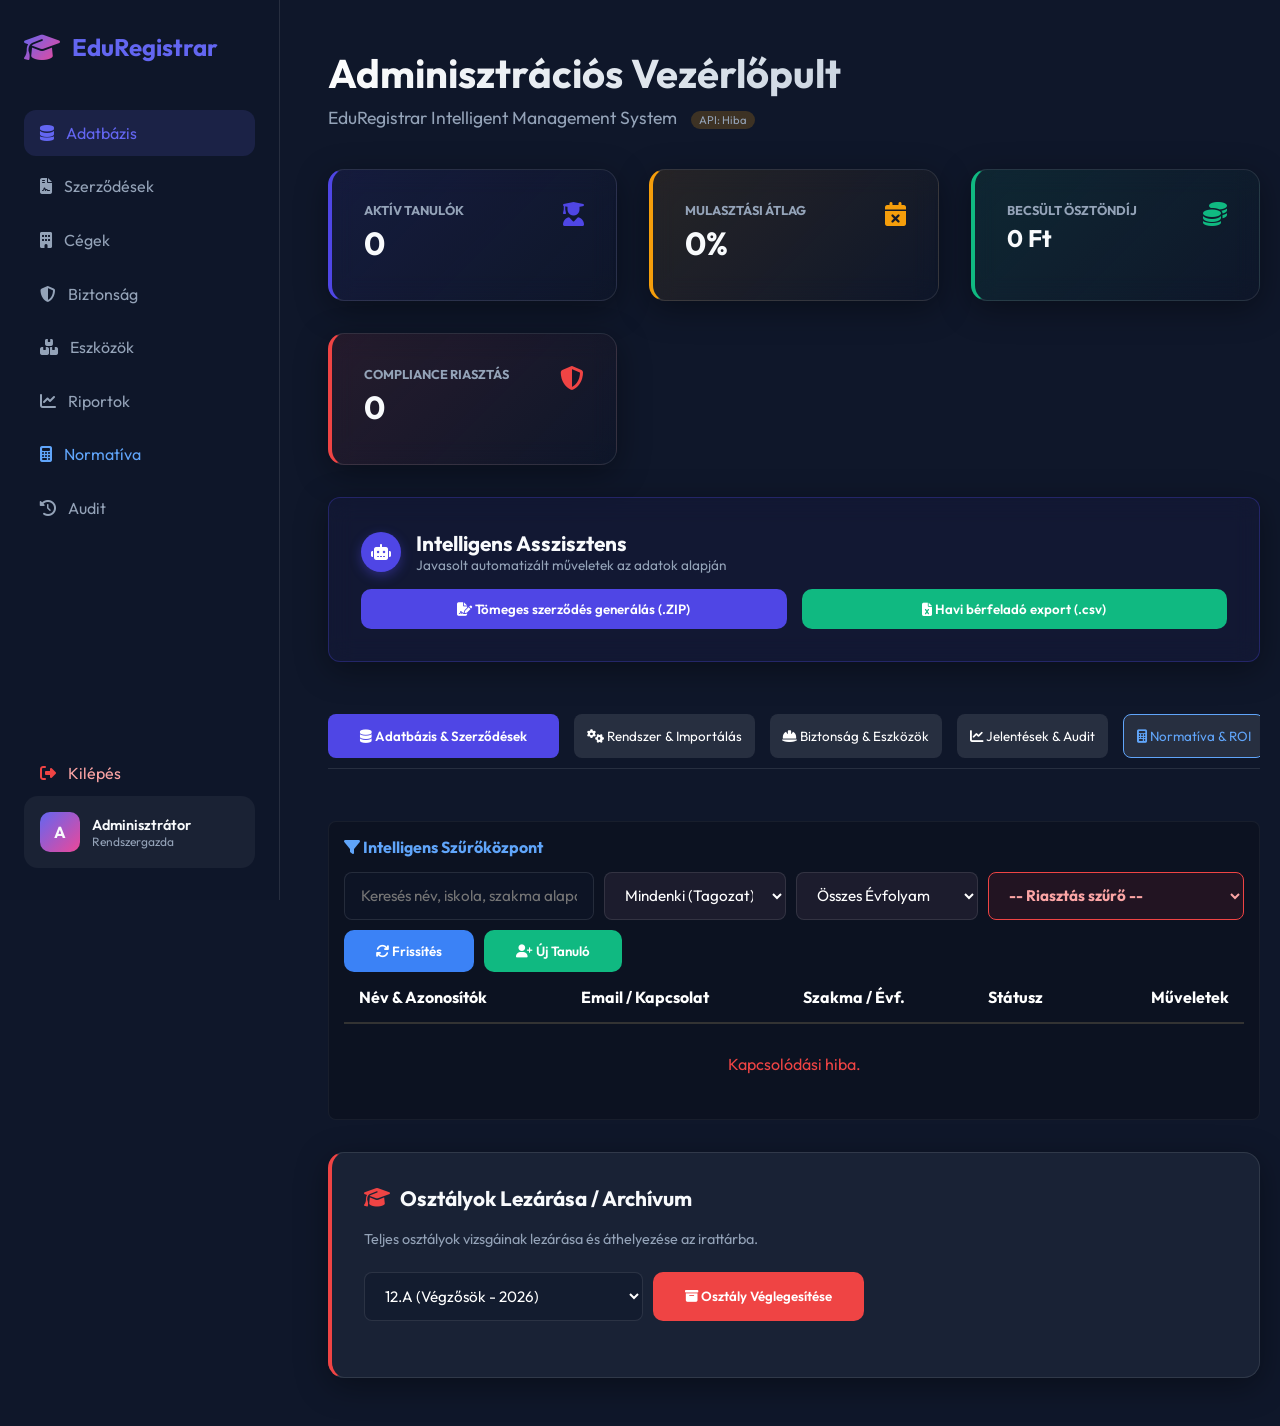
==== admin_dashboard.html @ 5b435e38 "iskolai_belepes" ====
<!DOCTYPE html>
<html lang="hu">
<head>
    <meta charset="UTF-8">
    <meta name="viewport" content="width=device-width, initial-scale=1.0">
    <title>Iskolai Nyilvántartó - Admin Dashboard</title>
    <link rel="stylesheet" href="styles.css">
    <link href="https://fonts.googleapis.com/css2?family=Outfit:wght@300;400;600;700&display=swap" rel="stylesheet">
    <link rel="stylesheet" href="https://cdnjs.cloudflare.com/ajax/libs/font-awesome/6.4.0/css/all.min.css">
</head>
<body>
    <div class="app-container">
        <!-- Sidebar -->
        <aside class="sidebar">
            <div class="logo">
                <i class="fas fa-graduation-cap"></i>
                <span>EduRegistrar</span>
            </div>
            <nav>
                <a href="#" onclick="document.querySelector('[data-target=\'admin-tab-db\']').click()" class="active"><i class="fas fa-database"></i> <span>Adatbázis</span></a>
                <a href="#" onclick="document.querySelector('[data-target=\'admin-tab-db\']').click()"><i class="fas fa-file-contract"></i> <span>Szerződések</span></a>
                <a href="#" onclick="document.querySelector('[data-target=\'admin-tab-mgmt\']').click()"><i class="fas fa-building"></i> <span>Cégek</span></a>
                <a href="#" onclick="document.querySelector('[data-target=\'admin-tab-safety\']').click()"><i class="fas fa-shield-alt"></i> <span>Biztonság</span></a>
                <a href="#" onclick="document.querySelector('[data-target=\'admin-tab-safety\']').click()"><i class="fas fa-boxes"></i> <span>Eszközök</span></a>
                <a href="#" onclick="document.querySelector('[data-target=\'admin-tab-reports\']').click()"><i class="fas fa-chart-line"></i> <span>Riportok</span></a>
                <a href="#" onclick="document.querySelector('[data-target=\'admin-tab-normativa\']').click()" style="color: #60a5fa;"><i class="fas fa-calculator"></i> <span>Normatíva</span></a>
                <a href="#" onclick="document.querySelector('[data-target=\'admin-tab-reports\']').click()"><i class="fas fa-history"></i> <span>Audit</span></a>
                <a href="index.html" onclick="localStorage.removeItem('token'); localStorage.removeItem('school_name');" style="margin-top: auto; color: #fca5a5;"><i class="fas fa-sign-out-alt" style="color: #ef4444;"></i> <span>Kilépés</span></a>
            </nav>
            <div class="user-profile">
                <div class="avatar">A</div>
                <div class="info">
                    <span class="name">Adminisztrátor</span>
                    <span class="role">Rendszergazda</span>
                </div>
            </div>
        </aside>

        <!-- Main Content -->
        <main class="main-content">
            <header>
                <div style="display: flex; justify-content: space-between; align-items: flex-start; width: 100%;">
                    <div>
                        <h1>Adminisztrációs Vezérlőpult</h1>
                        <p>EduRegistrar Intelligent Management System 
                           <span id="api-status-badge" style="font-size: 0.7rem; background: rgba(255,255,255,0.1); padding: 2px 8px; border-radius: 10px; margin-left:10px; cursor:pointer;" onclick="wakeUpServer()" title="Kattints az ébredéshez">API: Ellenőrzés...</span>
                        </p>
                    </div>
                </div>
            </header>

            <!-- INTELLIGENS ÖSSZEGZŐ KÁRTYÁK -->
            <div class="content-grid" style="grid-template-columns: repeat(auto-fit, minmax(240px, 1fr)); margin-bottom: 2rem;">
                <div class="card" style="border-left: 4px solid #4f46e5; background: linear-gradient(135deg, rgba(79, 70, 229, 0.1) 0%, rgba(0,0,0,0) 100%);">
                    <div style="display: flex; justify-content: space-between;">
                        <div>
                            <h4 style="color: #94a3b8; font-size: 0.8rem; text-transform: uppercase;">Aktív Tanulók</h4>
                            <h2 style="font-size: 2rem; margin: 5px 0;" id="stat-total-students">0</h2>
                        </div>
                        <i class="fas fa-user-graduate" style="color: #4f46e5; font-size: 1.5rem;"></i>
                    </div>
                </div>

                <div class="card" style="border-left: 4px solid #f59e0b; background: linear-gradient(135deg, rgba(245, 158, 11, 0.1) 0%, rgba(0,0,0,0) 100%);">
                    <div style="display: flex; justify-content: space-between;">
                        <div>
                            <h4 style="color: #94a3b8; font-size: 0.8rem; text-transform: uppercase;">Mulasztási Átlag</h4>
                            <h2 style="font-size: 2rem; margin: 5px 0;" id="stat-absent-avg">0%</h2>
                        </div>
                        <i class="fas fa-calendar-times" style="color: #f59e0b; font-size: 1.5rem;"></i>
                    </div>
                </div>

                <div class="card" style="border-left: 4px solid #10b981; background: linear-gradient(135deg, rgba(16, 185, 129, 0.1) 0%, rgba(0,0,0,0) 100%);">
                    <div style="display: flex; justify-content: space-between;">
                        <div>
                            <h4 style="color: #94a3b8; font-size: 0.8rem; text-transform: uppercase;">Becsült Ösztöndíj</h4>
                            <h2 style="font-size: 1.5rem; margin: 5px 0;" id="stat-total-stipend">0 Ft</h2>
                        </div>
                        <i class="fas fa-coins" style="color: #10b981; font-size: 1.5rem;"></i>
                    </div>
                </div>

                <div class="card" style="border-left: 4px solid #ef4444; background: linear-gradient(135deg, rgba(239, 68, 68, 0.1) 0%, rgba(0,0,0,0) 100%);">
                    <div style="display: flex; justify-content: space-between;">
                        <div>
                            <h4 style="color: #94a3b8; font-size: 0.8rem; text-transform: uppercase;">Compliance Riasztás</h4>
                            <h2 style="font-size: 2rem; margin: 5px 0;" id="stat-compliance-alerts">0</h2>
                        </div>
                        <i class="fas fa-shield-alt" style="color: #ef4444; font-size: 1.5rem;"></i>
                    </div>
                </div>
            </div>

            <!-- OKOS ASSZISZTENS PANEL -->
            <section style="margin-bottom: 2rem;">
                <div class="card" style="border: 1px solid rgba(79, 70, 229, 0.3); background: rgba(79, 70, 229, 0.05); border-radius: 12px; transition: transform 0.2s;">
                    <div style="display: flex; align-items: center; gap: 15px; margin-bottom: 15px;">
                        <div style="background: #4f46e5; width: 40px; height: 40px; border-radius: 50%; display: flex; align-items: center; justify-content: center; color: white; box-shadow: 0 4px 12px rgba(79, 70, 229, 0.4);">
                            <i class="fas fa-robot"></i>
                        </div>
                        <div>
                            <h3 style="margin: 0;">Intelligens Asszisztens</h3>
                            <p style="margin: 0; font-size: 0.85rem; color: #94a3b8;">Javasolt automatizált műveletek az adatok alapján</p>
                        </div>
                    </div>
                    <div style="display: flex; gap: 15px; flex-wrap: wrap;">
                        <button class="btn-primary" style="background: #4f46e5; flex: 1; min-width: 250px; padding: 12px;" onclick="massGenerateContracts()">
                            <i class="fas fa-file-signature"></i> Tömeges szerződés generálás (.ZIP)
                        </button>
                        <button class="btn-primary" style="background: #10b981; flex: 1; min-width: 250px; padding: 12px;" onclick="exportCSVData()">
                            <i class="fas fa-file-excel"></i> Havi bérfeladó export (.csv)
                        </button>
                    </div>
                </div>
            </section>

            <div class="content-grid" style="grid-template-columns: 1fr;">
                
                <!-- Tab Navigáció -->
                <div style="display: flex; gap: 15px; margin-bottom: 20px; border-bottom: 1px solid rgba(255,255,255,0.1); padding-bottom: 10px; margin-top: 20px; overflow-x: auto;">
                    <button class="btn-primary admin-tab-btn" data-target="admin-tab-db" style="background: #4f46e5; border-radius: 8px; white-space: nowrap;"><i class="fas fa-database"></i> Adatbázis & Szerződések</button>
                    <button class="btn-secondary admin-tab-btn" data-target="admin-tab-mgmt" style="border-radius: 8px; white-space: nowrap;"><i class="fas fa-cogs"></i> Rendszer & Importálás</button>
                    <button class="btn-secondary admin-tab-btn" data-target="admin-tab-safety" style="border-radius: 8px; white-space: nowrap;"><i class="fas fa-hard-hat"></i> Biztonság & Eszközök</button>
                    <button class="btn-secondary admin-tab-btn" data-target="admin-tab-reports" style="border-radius: 8px; white-space: nowrap;"><i class="fas fa-chart-line"></i> Jelentések & Audit</button>
                    <button class="btn-secondary admin-tab-btn" data-target="admin-tab-normativa" style="border-radius: 8px; white-space: nowrap; border: 1px solid #60a5fa; color: #60a5fa;"><i class="fas fa-calculator"></i> Normatíva & ROI</button>
                </div>

                <!-- TAB 1: Adatbázis & Szerződések -->
                <div id="admin-tab-db" class="admin-tab-content">
                    <section class="data-section">
                        <div style="background: rgba(0, 0, 0, 0.2); padding: 15px; border-radius: 8px; margin-bottom: 20px; border: 1px solid rgba(255,255,255,0.05);">
                            <h4 style="margin-top: 0; margin-bottom: 15px; color: #60a5fa;"><i class="fas fa-filter"></i> Intelligens Szűrőközpont</h4>
                            
                            <div style="display: flex; flex-wrap: wrap; gap: 10px;">
                                <!-- 1. Alap Keresés -->
                                <input type="text" id="filter-search" placeholder="Keresés név, iskola, szakma alapán..." class="login-input" style="flex: 1; min-width: 250px; border-radius: 8px;" oninput="filterStudents()">
                                
                                <!-- 2. Tagozat -->
                                <select id="filter-tagozat" class="login-input" style="border-radius: 8px; background: rgba(30,30,47,0.9); flex: 1; min-width: 150px;" onchange="filterStudents()">
                                    <option value="">Mindenki (Tagozat)</option>
                                    <option value="nappali">Nappali</option>
                                    <option value="felnott">Felnőttképzés</option>
                                </select>
                                
                                <!-- 3. Évfolyam -->
                                <select id="filter-evfolyam" class="login-input" style="border-radius: 8px; background: rgba(30,30,47,0.9); flex: 1; min-width: 150px;" onchange="filterStudents()">
                                    <option value="">Összes Évfolyam</option>
                                    <option value="9">9. évfolyam</option>
                                    <option value="10">10. évfolyam</option>
                                    <option value="11">11. évfolyam</option>
                                    <option value="12">12. évfolyam</option>
                                    <option value="13">13. évfolyam</option>
                                </select>

                                <!-- 4. Riasztások -->
                                <select id="filter-warning" class="login-input" style="border-radius: 8px; background: rgba(220, 38, 38, 0.1); border-color: #ef4444; color: #fca5a5; flex: 1.5; min-width: 200px; font-weight: bold;" onchange="filterStudents()">
                                    <option value="">-- Riasztás szűrő --</option>
                                    <option value="no_szakma">Hiányzó szakma</option>
                                    <option value="no_email">Hiányzó email</option>
                                    <option value="no_om">Hiányzó OM azonosító</option>
                                </select>
                                
                                <button class="btn-primary" style="background: #3b82f6;" onclick="fetchAndDisplayStudents()"><i class="fas fa-sync"></i> Frissítés</button>
                                <button class="btn-primary" style="background: #10b981;" onclick="openNewStudentModal()"><i class="fas fa-user-plus"></i> Új Tanuló</button>
                            </div>

                            <div style="overflow-x: auto;">
                                <table style="width: 100%; text-align: left; border-collapse: collapse; color: white; min-width: 900px;">
                                    <thead>
                                        <tr style="border-bottom: 2px solid #333;">
                                            <th style="padding: 15px;">Név & Azonosítók</th>
                                            <th style="padding: 15px;">Email / Kapcsolat</th>
                                            <th style="padding: 15px;">Szakma / Évf.</th>
                                            <th style="padding: 15px;">Státusz</th>
                                            <th style="padding: 15px; text-align: right;">Műveletek</th>
                                        </tr>
                                    </thead>
                                    <tbody id="studentTableBody">
                                        <!-- IDE TÖLTI BE A JAVASCRIPT A VALÓS DIÁKOKAT -->
                                        <tr>
                                            <td colspan="5" style="text-align: center; padding: 30px; color: gray;">
                                                <i class="fas fa-spinner fa-spin" style="margin-right: 10px;"></i> Adatok betöltése a szerverről...
                                            </td>
                                        </tr>
                                    </tbody>
                                </table>
                            </div>
                        </div>

                        <div class="card" style="margin-top: 2rem; border-left: 4px solid #ef4444;">
                            <h3><i class="fas fa-graduation-cap" style="color: #ef4444;"></i> Osztályok Lezárása / Archívum</h3>
                            <p>Teljes osztályok vizsgáinak lezárása és áthelyezése az irattárba.</p>
                            <div class="form-group" style="margin-top: 15px;">
                                <div style="display: flex; gap: 10px; max-width: 500px;">
                                    <select class="login-input" style="flex: 1; border-radius: 8px;">
                                        <option>12.A (Végzősök - 2026)</option>
                                        <option>11.B (Keresztféléves)</option>
                                    </select>
                                    <button class="btn-primary" style="background: #ef4444;" onclick="archiveClass()"><i class="fas fa-archive"></i> Osztály Véglegesítése</button>
                                </div>
                            </div>
                        </div>
                    </section>
                </div>

                <!-- TAB 2: Rendszer & Importálás -->
                <div id="admin-tab-mgmt" class="admin-tab-content" style="display: none;">
                    <div class="grid-row-2" style="display: grid; grid-template-columns: 1fr 1fr; gap: 2rem;">
                        <section class="form-section">
                            <div class="card">
                                <h3><i class="fas fa-file-excel" style="color: #10b981;"></i> Adatok Importálása (Kréta / Excel)</h3>
                                <p style="margin-bottom: 20px;">Intelligens import adatbázis frissítéshez oszlopsorrendtől függetlenül.</p>
                                
                                <div style="display: flex; align-items: center; gap: 10px; margin-bottom: 20px; background: rgba(0,0,0,0.2); padding: 10px; border-radius: 8px;">
                                    <label style="margin-bottom: 0; white-space: nowrap;">Célcsoport:</label>
                                    <select id="import-tagozat-select" class="login-input" style="padding: 5px; border-radius: 5px;">
                                        <option value="nappali">Nappali tagozat</option>
                                        <option value="felnott">Felnőttképzés</option>
                                    </select>
                                </div>
                                <div class="import-zones" style="display:flex; gap:10px; margin-bottom: 20px;">
                                    <div class="drop-zone" id="studentExcelZone" style="flex:1; padding: 15px; cursor: pointer;">
                                        <i class="fas fa-user-graduate"></i>
                                        <span>Tanulók CSV/XLSX</span>
                                    </div>
                                    <input type="file" id="studentExcelInput" style="display: none;" accept=".xlsx, .xls, .csv">
                                    
                                    <div class="drop-zone" id="instructorExcelZone" style="flex:1; padding: 15px; cursor: pointer;">
                                        <i class="fas fa-chalkboard-teacher"></i>
                                        <span>Oktatók CSV/XLSX</span>
                                    </div>
                                    <input type="file" id="instructorExcelInput" style="display: none;" accept=".xlsx, .xls, .csv">
                                </div>

                                <!-- Szakma Javítás -->
                                <div style="background: rgba(245,158,11,0.1); border: 1px solid rgba(245,158,11,0.3); border-radius: 8px; padding: 15px; margin-bottom: 20px;">
                                    <h4 style="margin:0 0 8px; color:#fbbf24;"><i class="fas fa-wrench"></i> Szakma Javítás</h4>
                                    <p style="font-size:0.85rem; color: rgba(255,255,255,0.6); margin-bottom:12px;">Ha a diákok már bent vannak de a szakma hiányzik, töltsd fel az eredeti CSV-t itt.</p>
                                    <div class="drop-zone" id="patchSzakmaZone" style="padding: 12px; cursor: pointer;">
                                        <i class="fas fa-band-aid" style="color:#fbbf24;"></i>
                                        <span>Szakma javítás (CSV/XLSX)</span>
                                    </div>
                                    <input type="file" id="patchSzakmaInput" style="display: none;" accept=".xlsx, .xls, .csv">
                                </div>

                                </div>
                                
                                <hr style="border-color: rgba(255,255,255,0.1); margin-bottom: 20px;">
                                
                                <div style="background: rgba(239, 68, 68, 0.1); border: 1px solid rgba(239, 68, 68, 0.3); border-radius: 8px; padding: 15px; margin-bottom: 20px;">
                                    <h4 style="margin:0 0 8px; color:#ef4444;"><i class="fas fa-trash-alt"></i> Adattisztítás</h4>
                                    <p style="font-size:0.85rem; color: rgba(255,255,255,0.6); margin-bottom:12px;">Tanuló/AI által létrehozott kamú (teszt) adatok végleges törlése az adatbázisból.</p>
                                    <button class="btn-secondary" style="background: #ef4444; color: white; border: none; width: 100%;" onclick="cleanupDummyData()"><i class="fas fa-biohazard"></i> Kamú adatok törlése</button>
                                </div>
    
                                <h3><i class="fas fa-file-word" style="color: #3b82f6;"></i> Szerződésminták (Sablon) Feltöltése</h3>
                                <p style="margin-bottom: 20px;">Tölts fel alapértelmezett Word sablonokat a generátorhoz.</p>
                                
                                <div class="import-zones" style="display:flex; gap:10px;">
                                    <div class="drop-zone" id="templateZone" style="flex:1; padding: 15px; cursor: pointer;">
                                        <i class="fas fa-upload"></i>
                                        <span>Sablon (.docx)</span>
                                    </div>
                                    <input type="file" id="templateInput" style="display: none;" accept=".docx">
                                    <select id="templateTypeSelect" class="login-input" style="flex:1; padding: 10px; border-radius: 8px;">
                                        <option value="dualis_nappali">Duális szerződés (nappali)</option>
                                        <option value="dualis_felnott">Duális szerződés (felnőtt)</option>
                                        <option value="oktatoi_megbizasi">Oktatói megbízási</option>
                                    </select>
                                </div>
                            </div>
                        </section>
    
                        <section class="form-section" style="display: flex; flex-direction: column; gap: 2rem;">
                            <!-- ÚJ: Parnercég Felvitele -->
                            <div class="card" style="border-left: 4px solid #f59e0b;">
                                <h3><i class="fas fa-industry" style="color: #f59e0b;"></i> Új Partnercég (Képzőhely) Rögzítése</h3>
                                <p style="margin-bottom: 20px;">Duális partnercégek adatbázisának építése.</p>
                                <div class="form-group">
                                    <label>Cégjegyzéknév</label>
                                    <input type="text" id="partner-nev" class="login-input" placeholder="pl: Vasvári Gépészeti Kft." style="border-radius: 8px;">
                                </div>
                                <div class="form-row">
                                    <div class="form-group" style="flex:1;">
                                        <label>Adószám</label>
                                        <input type="text" id="partner-adoszam" class="login-input" placeholder="12345678-2-12" style="border-radius: 8px;">
                                    </div>
                                    <div class="form-group" style="flex:1;">
                                        <label>Székhely</label>
                                        <input type="text" id="partner-szekhely" class="login-input" placeholder="4440 Tiszavasvári..." style="border-radius: 8px;">
                                    </div>
                                </div>
                                <button type="button" class="btn-primary" style="width: 100%; background: #f59e0b;" onclick="registerPartner()"><i class="fas fa-save"></i> Partnercég Rögzítése</button>
                            </div>

                            <!-- Paraméterek -->
                            <div class="card">
                                <h3><i class="fas fa-sliders-h"></i> Képzési Paraméterek (Osztály szintű)</h3>
                                <div class="form-row" style="margin-top: 15px;">
                                    <div class="form-group" style="flex:1;">
                                        <label>Osztály</label>
                                        <select id="param-class-select" class="login-input"><option>Betöltés...</option></select>
                                    </div>
                                    <div class="form-group" style="flex:1;">
                                        <label>Max. hiányzás (%)</label>
                                        <input type="number" id="param-max-absence" class="login-input" value="20" title="Kritikus hiányzási riasztási határ">
                                    </div>
                                    <div class="form-group" style="flex:1;">
                                        <label>Éves Elvárt Óra</label>
                                        <input type="number" id="param-expected-hours" class="login-input" value="400" title="Félévi vagy éves elvárt gyakorlati kinttöltött óra">
                                    </div>
                                </div>
                                <button class="btn-primary" style="width:100%; margin-top:10px;" onclick="saveClassParameters()">Paraméterek Mentése</button>
                            </div>

                            <!-- Oktatói Fiókok -->
                            <div class="card" style="border-left: 4px solid #3b82f6;">
                                <h3><i class="fas fa-user-plus" style="color: #3b82f6;"></i> Oktatói Hozzáférés Kiosztása</h3>
                                <div class="form-group" style="margin-top: 15px;">
                                    <label>Oktató kiválasztása listából</label>
                                    <select id="user-instructor-select" class="login-input" style="width: 100%; border-radius: 8px;">
                                        <option value="">-- Válassz oktatót --</option>
                                    </select>
                                </div>
                                <div class="form-row">
                                    <div class="form-group" style="flex:1;">
                                        <label>Felhasználónév</label>
                                        <input type="text" id="user-username" placeholder="felhasznalonev" class="login-input">
                                    </div>
                                    <div class="form-group" style="flex:1;">
                                        <label>Jelszó</label>
                                        <input type="text" id="user-password" value="Oktato2024!" class="login-input">
                                    </div>
                                </div>
                                <button type="button" class="btn-primary" style="width: 100%; background: #3b82f6;" onclick="assignInstructorAccount()"><i class="fas fa-key"></i> Fiók Kiosztása</button>
                            </div>
                        </section>
                    </div>
                </div>

                <!-- TAB 3: Biztonság & Eszközök -->
                <div id="admin-tab-safety" class="admin-tab-content" style="display: none;">
                    <div class="grid-row-2" style="display: grid; grid-template-columns: 1fr 1fr; gap: 2rem;">
                        <section class="form-section">
                            <div class="card" style="border-left: 4px solid #f59e0b;">
                                <h3><i class="fas fa-hard-hat" style="color: #f59e0b;"></i> Biztonsági és Munkavédelmi Oktatás</h3>
                                <p style="margin-bottom: 20px;">Vizsgák és törvényi megfelelőség nyilvántartása határidőkkel.</p>
                                
                                <div class="form-row">
                                    <div class="form-group" style="flex: 2;">
                                        <label>Célcsoport (Osztály / Személy)</label>
                                        <select id="safety-target-select" class="login-input" style="border-radius: 8px;">
                                            <option value="">-- Válassz célpontot --</option>
                                            <optgroup label="Osztályok" id="safety-opt-classes"></optgroup>
                                            <optgroup label="Tanulók" id="safety-opt-students"></optgroup>
                                        </select>
                                    </div>
                                    <div class="form-group" style="flex: 1;">
                                        <label>Lejárat (1 év)</label>
                                        <input type="date" id="safety-expiry" class="login-input" style="border-radius: 8px;">
                                    </div>
                                </div>
                                <button class="btn-primary" style="width: 100%; background: #f59e0b; margin-top: 5px;" onclick="recordSafetyTraining()"><i class="fas fa-stamp"></i> Oktatás Megtörténtként Rögzítése</button>
                                
                                <h4 style="margin-top: 30px; border-bottom: 1px solid rgba(255,255,255,0.1); padding-bottom: 10px;">Lejáró oktatások (Figyelmeztetés)</h4>
                                <div id="safety-warnings-container">
                                    <p style="text-align: center; color: gray; padding: 10px;">Nincs rögzített oktatás vagy minden rendben.</p>
                                </div>
                                    <div style="padding: 10px; display: flex; justify-content: space-between; border-left: 3px solid #f59e0b;">
                                    <span><strong>Teljes 10.C osztály</strong></span>
                                    <span style="color: #fcd34d;">Lejár: 14 nap múlva</span>
                                </div>
                            </div>
                        </section>

                        <section class="form-section">
                            <div class="card" style="border-left: 4px solid #8b5cf6;">
                                <h3><i class="fas fa-boxes" style="color: #8b5cf6;"></i> Munkaeszközök és Védőfelszerelés</h3>
                                <p style="margin-bottom: 20px;">Kiadott eszközök és visszavételezés nyilvántartása.</p>
                                <div class="form-row">
                                    <div class="form-group" style="flex: 1;">
                                        <label>Tanuló</label>
                                        <select id="equip-student-select" class="login-input" style="border-radius: 8px;">
                                            <option value="">Válassz tanulót...</option>
                                        </select>
                                    </div>
                                    <div class="form-group" style="flex: 1;">
                                        <label>Kiadott eszköz / ruha</label>
                                        <input type="text" id="equip-name" class="login-input" placeholder="pl: 42-es bakancs" style="border-radius: 8px;">
                                    </div>
                                </div>
                                <button class="btn-primary" style="width: 100%; background: #8b5cf6;" onclick="assignEquipment()"><i class="fas fa-hand-holding-box"></i> Eszköz Átadása</button>
 
                                <div style="margin-top: 25px;">
                                    <h4 style="margin-bottom: 10px; color: gray;">Kintlévő Eszközök</h4>
                                    <table style="width: 100%; text-align: left; background: rgba(0,0,0,0.2); border-radius: 8px; overflow: hidden;">
                                        <tbody id="equipment-table-body">
                                            <tr><td colspan="3" style="text-align: center; padding: 10px; color: gray;">Nincs kiadott eszköz.</td></tr>
                                        </tbody>
                                    </table>
                                </div>
                            </div>
                        </section>
                    </div>
                </div>

                <!-- TAB 4: Jelentések & Audit -->
                <div id="admin-tab-reports" class="admin-tab-content" style="display: none;">
                    <div class="grid-row-2" style="display: grid; grid-template-columns: 1fr 1fr; gap: 2rem;">
                        <section class="form-section">
                            <div class="card" style="border-left: 4px solid #10b981;">
                                <h3><i class="fas fa-file-invoice-dollar" style="color: #10b981;"></i> Jelenléti Bérfeladó Előkészítése</h3>
                                <p style="margin-bottom: 20px;">Havi jelenléti igazolások és (pre-kalkulált) bérfeladók generálása a partnercégek könyvelőinek (Duális ösztöndíjak).</p>
                                
                                <div class="form-row">
                                    <div class="form-group" style="flex: 1;">
                                        <label>Érintett Cég / Képzőhely</label>
                                        <select class="login-input" style="border-radius: 8px;">
                                            <option>Összes Partnercég (Tömeges)</option>
                                            <option>Vasvári Gépészeti Kft.</option>
                                            <option>Kovács Szerviz Bt.</option>
                                        </select>
                                    </div>
                                    <div class="form-group" style="flex: 1;">
                                        <label>Tárgyhó</label>
                                        <input type="month" class="login-input" value="2026-03" style="border-radius: 8px;">
                                    </div>
                                </div>
                                <div style="display: flex; gap: 10px; margin-top: 15px;">
                                    <button class="btn-primary" style="flex: 1; background: #10b981;" onclick="alert('Bérfeladó Excel (Kulcs-Soft barát formátumban) letöltése folyamatban...')"><i class="fas fa-file-excel"></i> Könyvelői Export (.xlsx)</button>
                                    <button class="btn-primary" style="flex: 1; background: #ef4444;" onclick="alert('Hivatalos, pecsételhető Jelenléti Igazolás PDF letöltése folyamatban...')"><i class="fas fa-file-pdf"></i> Jelenléti Igazolás (.pdf)</button>
                                </div>
                                
                                <div style="margin-top: 30px; background: rgba(16, 185, 129, 0.1); border-left: 3px solid #10b981; padding: 15px; border-radius: 8px;">
                                    <strong style="color: #10b981;"><i class="fas fa-info-circle"></i> Az exportált lista tartalmazza:</strong>
                                    <ul style="margin: 10px 0 0 20px; font-size: 0.9rem; line-height: 1.5; color: rgba(255,255,255,0.8);">
                                        <li>Cégnél letöltött (igazolt) gyakorlati órák.</li>
                                        <li>Iskolában letöltött (igazolt) elméleti órák.</li>
                                        <li><strong>Igazolatlan hiányzások részletezve</strong> (Törvényi levonáshoz).</li>
                                        <li>Automatikus tájékoztató kalkuláció az arányosított duális jutattásról, hogy a munkaügyes élete könnyebb legyen!</li>
                                    </ul>
                                </div>
                            </div>
                        </section>

                        <section class="form-section">
                            <div class="card" style="border-left: 4px solid #64748b;">
                                <h3><i class="fas fa-list-alt" style="color: #64748b;"></i> Rendszernapló (Audit Log)</h3>
                                <p style="margin-bottom: 20px;">Intézményi szintű tevékenységek követése (GDPR megfelelőség).</p>
                                
                                <div id="audit-log-container" style="background: rgba(0,0,0,0.3); border-radius: 8px; padding: 10px; max-height: 250px; overflow-y: auto;">
                                    <p style="text-align: center; color: gray; padding: 20px;">Napló betöltése...</p>
                                </div>
                            </div>
                        </section>
                    </div>
                </div>

                <!-- TAB 5: Normatíva & ROI (Adat-Iker) -->
                <div id="admin-tab-normativa" class="admin-tab-content" style="display: none;">
                    <div style="display: flex; justify-content: space-between; align-items: center; margin-bottom: 20px; background: rgba(96, 165, 250, 0.05); padding: 15px; border-radius: 12px; border: 1px solid rgba(96, 165, 250, 0.1);">
                        <h2 style="margin:0;"><i class="fas fa-calculator" style="color: #60a5fa;"></i> Normatíva & ROI Kalkulátor</h2>
                        <button class="btn-primary" style="background: rgba(245, 158, 11, 0.2); border: 1px solid #f59e0b; color: #f59e0b; padding: 8px 15px;" onclick="generateTestData()">
                            <i class="fas fa-vial"></i> [IDEIGLENES] Tesztadatok Generálása
                        </button>
                    </div>
                    
                    <!-- 1. Pillér: Adat-Iker Vezérlőpult -->
                    <div class="content-grid" style="grid-template-columns: repeat(auto-fit, minmax(300px, 1fr)); gap: 1.5rem; margin-bottom: 2rem;">
                        
                        <!-- ROI Összegző -->
                        <div class="card" style="border-top: 4px solid #60a5fa; background: rgba(96, 165, 250, 0.05);">
                            <div style="display:flex; justify-content: space-between; align-items: center; margin-bottom: 15px;">
                                <h3 style="margin:0;"><i class="fas fa-chart-pie"></i> ROI Prognózis</h3>
                                <span style="font-size: 0.8rem; background: #1e293b; padding: 4px 8px; border-radius: 4px;">2025/2026 Tanév</span>
                            </div>
                            <div style="display: grid; grid-template-columns: 1fr 1fr; gap: 10px;">
                                <div>
                                    <p style="color: #94a3b8; font-size: 0.8rem; margin-bottom: 4px;">Várható Normatíva</p>
                                    <h2 id="normativa-total-income" style="color: #10b981; font-size: 1.4rem;">0 Ft</h2>
                                </div>
                                <div>
                                    <p style="color: #94a3b8; font-size: 0.8rem; margin-bottom: 4px;">Kifizetendő Ösztöndíjak</p>
                                    <h2 id="normativa-scholarship-cost" style="color: #fbbf24; font-size: 1.4rem;">0 Ft</h2>
                                </div>
                            </div>
                            <div style="margin-top: 10px;">
                                <p style="color: #94a3b8; font-size: 0.8rem; margin-bottom: 4px;">Egyéb Működési Költség</p>
                                <h2 id="normativa-total-cost" style="color: #ef4444; font-size: 1.4rem;">0 Ft</h2>
                            </div>
                            <div style="margin-top: 15px; padding-top: 15px; border-top: 1px solid rgba(255,255,255,0.1);">
                                <div style="display:flex; justify-content: space-between; align-items: center;">
                                    <span>Nettó Egyenleg:</span>
                                    <strong id="normativa-net-result" style="font-size: 1.2rem;">0 Ft</strong>
                                </div>
                            </div>
                            <div id="normativa-roi-interpret" style="margin-top: 10px; font-size: 0.8rem; color: #94a3b8; font-style: italic; padding-top: 5px; border-top: 1px dashed rgba(255,255,255,0.05);"></div>
                        </div>

                        <!-- 3. Pillér: What-If Szimulátor -->
                        <div class="card" style="border-top: 4px solid #8b5cf6;">
                            <h3><i class="fas fa-magic"></i> Stratégiai Szimulátor</h3>
                            <p style="font-size: 0.85rem; color: #94a3b8; margin-bottom: 15px;">Hogyan változik a bevétel új csoportok indításával?</p>
                            <div class="form-group">
                                <label style="font-size: 0.8rem;">Válassz szakmát:</label>
                                <select id="what-if-szakma" class="login-input" style="padding: 6px;"></select>
                            </div>
                            <div style="display: flex; gap: 10px; align-items: center;">
                                <input type="number" id="what-if-count" class="login-input" value="10" style="width: 80px; padding: 6px;">
                                <span style="font-size: 0.9rem;">fő diák</span>
                                <button class="btn-primary" style="background: #8b5cf6; padding: 6px 12px;" onclick="runWhatIf()"><i class="fas fa-play"></i> Futtatás</button>
                            </div>
                            <div id="what-if-result" style="margin-top: 10px; font-size: 0.9rem; color: #60a5fa; font-weight: bold;"></div>
                        </div>

                        <!-- 0. LÉPÉS: Konfiguráció -->
                        <div class="card" style="border-top: 4px solid #10b981;">
                            <h3><i class="fas fa-cog"></i> Alapbeállítások</h3>
                            <div class="form-group" style="margin-bottom: 10px;">
                                <label style="font-size: 0.8rem;">Önköltségi alap (Ö):</label>
                                <input type="number" id="config-base-amount" class="login-input" value="1200000" style="padding: 4px;">
                            </div>
                            <div class="form-group" style="margin-bottom: 10px;">
                                <label style="font-size: 0.8rem;">Sikerdíj (%):</label>
                                <input type="number" id="config-bonus-pct" class="login-input" value="20" style="padding: 4px;">
                            </div>
                            <button class="btn-primary" style="width: 100%; background: #10b981; font-size: 0.8rem;" onclick="saveNormativaConfig()">Beállítások Mentése</button>
                        </div>
                    </div>

                    <!-- ÚJ: Osztályokra lebontott ROI -->
                    <div class="card" style="margin-bottom: 2rem; border-left: 4px solid #60a5fa;">
                        <h3><i class="fas fa-layer-group"></i> Osztályokra Lebontott Kimutatás</h3>
                        <p style="font-size: 0.85rem; color: #94a3b8; margin-bottom: 15px;">Az összesített adatok bontása képzési egységenként.</p>
                        <div style="overflow-x: auto;">
                            <table style="width: 100%; border-collapse: collapse; font-size: 0.9rem;">
                                <thead>
                                    <tr style="border-bottom: 1px solid #334155; color: #94a3b8;">
                                        <th style="padding: 10px; text-align: left;">Osztály</th>
                                        <th style="padding: 10px; text-align: center;">Létszám</th>
                                        <th style="padding: 10px; text-align: right;">Bevétel (Norm.)</th>
                                        <th style="padding: 10px; text-align: right;">Kiadás (Összes)</th>
                                        <th style="padding: 10px; text-align: right;">Eredmény</th>
                                        <th style="padding: 10px; text-align: center;">ROI</th>
                                    </tr>
                                </thead>
                                <tbody id="class-roi-body">
                                    <tr><td colspan="6" style="text-align: center; padding: 20px; color: gray;">Adatok betöltése...</td></tr>
                                </tbody>
                            </table>
                        </div>
                    </div>

                    <!-- Szakmatörzs (Mátrix) - TELJES SZÉLESSÉG -->
                    <div class="card" style="margin-bottom: 2rem;">
                        <div style="display:flex; justify-content: space-between; align-items: center; margin-bottom: 15px;">
                            <h3><i class="fas fa-list-ol" style="color: #60a5fa;"></i> Szakmaszorzók Mátrixa (S)</h3>
                            <div>
                                <button class="btn-primary" style="background: #10b981; font-size: 0.8rem; padding: 5px 15px; margin-right: 10px;" onclick="syncMkikData()"><i class="fas fa-sync"></i> MKIK Szinkronizálás</button>
                                <button class="btn-primary" style="font-size: 0.8rem; padding: 5px 15px;" onclick="openNewSzakmaModal()"><i class="fas fa-plus"></i> Új Szakma</button>
                            </div>
                        </div>
                        <div style="overflow-x: auto;">
                            <table style="width: 100%; border-collapse: collapse; font-size: 0.95rem;">
                                <thead>
                                    <tr style="border-bottom: 1px solid #334155; color: #94a3b8;">
                                        <th style="padding: 12px; text-align: left;">Szakmaszám</th>
                                        <th style="padding: 12px; text-align: left;">Megnevezés</th>
                                        <th style="padding: 12px; text-align: center;">Szorzó (S)</th>
                                        <th style="padding: 12px; text-align: right;">Művelet</th>
                                    </tr>
                                </thead>
                                <tbody id="szakma-matrix-body"></tbody>
                            </table>
                        </div>
                    </div>

                    <!-- Költségkezelés - TELJES SZÉLESSÉG -->
                    <div class="card" style="border-left: 4px solid #ef4444; margin-bottom: 2rem;">
                        <h3><i class="fas fa-money-bill-wave" style="color: #ef4444;"></i> Működési Költségek Kezelése</h3>
                        <p style="margin-bottom: 20px; font-size: 0.9rem; color: #94a3b8;">Itt rögzítheti az iskola havi vagy egyszeri kiadásait.</p>
                        
                        <div class="form-row" style="margin-bottom: 15px;">
                            <div class="form-group" style="flex: 2;">
                                <label>Megnevezés</label>
                                <input type="text" id="cost-name" class="login-input" placeholder="pl: Műhely bérleti díj" style="border-radius: 8px;">
                            </div>
                            <div class="form-group" style="flex: 1;">
                                <label>Összeg (Ft)</label>
                                <input type="number" id="cost-amount" class="login-input" placeholder="Ft" style="border-radius: 8px;">
                            </div>
                        </div>
                        <div class="form-row" style="margin-bottom: 15px;">
                            <div class="form-group" style="flex: 1;">
                                <label>Gyakoriság</label>
                                <select id="cost-freq" class="login-input" style="border-radius: 8px;">
                                    <option value="havi">Havi rendszerességű</option>
                                    <option value="egyszeri">Egyszeri kiadás</option>
                                </select>
                            </div>
                            <div class="form-group" style="flex: 1;">
                                <label>Kategória</label>
                                <select id="cost-cat" class="login-input" style="border-radius: 8px;">
                                    <option value="admin">Adminisztráció / Rezsi</option>
                                    <option value="oktato">Oktatói extra</option>
                                    <option value="vedofelszereles">Védőfelszerelés</option>
                                </select>
                            </div>
                        </div>
                        <button class="btn-primary" style="width: 100%; background: #ef4444;" onclick="addExpense()"><i class="fas fa-plus"></i> Költség Hozzáadása</button>
                        
                        <div style="margin-top: 25px;">
                            <h4 style="margin-bottom: 10px; color: gray;">Aktív Költségtételek</h4>
                            <div id="expense-list" style="background: rgba(0,0,0,0.2); border-radius: 8px; padding: 10px; max-height: 250px; overflow-y: auto;">
                                <p style="text-align: center; color: gray; padding: 10px;">Nincs rögzített költség.</p>
                            </div>
                        </div>
                    </div>

                    <!-- 5/D-2 Jelenlét-Státusz Legenda -->
                    <div class="card" style="border-left: 4px solid #fcd34d; background: rgba(252, 211, 77, 0.05); margin-bottom: 2rem;">
                        <h4 style="color: #fbbf24; margin:0;"><i class="fas fa-info-circle"></i> Jelenlét Pénzügyi Hatása</h4>
                        <p style="font-size: 0.8rem; color: #94a3b8; margin: 5px 0 10px 0;">Hogyan befolyásolják a különböző státuszok az "M" tényezőt?</p>
                        <div style="display: grid; grid-template-columns: repeat(auto-fit, minmax(200px, 1fr)); gap: 10px;">
                            <div style="background: rgba(0,0,0,0.2); padding: 10px; border-radius: 6px; border-bottom: 2px solid #10b981;">
                                <div style="font-weight:bold; color: #10b981;"><i class="fas fa-check-circle"></i> ✅ 100% JÁR</div>
                                <div style="font-size: 0.8rem;">Duális nap, Jelen, Betegszabadság, Fizetett szabi.</div>
                            </div>
                            <div style="background: rgba(0,0,0,0.2); padding: 10px; border-radius: 6px; border-bottom: 2px solid #64748b;">
                                <div style="font-weight:bold; color: #94a3b8;"><i class="fas fa-minus-circle"></i> ➖ SEMLEGES</div>
                                <div style="font-size: 0.8rem;">Iskolai nap, Munkaszüneti nap, Szünet.</div>
                            </div>
                            <div style="background: rgba(0,0,0,0.2); padding: 10px; border-radius: 6px; border-bottom: 2px solid #ef4444;">
                                <div style="font-weight:bold; color: #ef4444;"><i class="fas fa-times-circle"></i> ❌ LEVONÁS</div>
                                <div style="font-size: 0.8rem;">Igazolatlan hiányzás (bérből és normatívából is!).</div>
                            </div>
                        </div>
                        <div style="margin-top: 10px; font-size: 0.75rem; font-weight:bold; color: #fef08a; background: rgba(252, 211, 77, 0.1); padding: 6px; border-radius: 4px;">
                            ⚠️ FONTOS: A betegszabadság a jogszabály szerint NEM hiányzás – jár utána a normatíva!
                        </div>
                    </div>

                    <!-- Alsó sor: Segédlet -->
                    <div class="card" style="border: 1px dashed #60a5fa; background: rgba(96, 165, 250, 0.02);">
                        <h4 style="color: #60a5fa;"><i class="fas fa-graduation-cap"></i> Hogyan számol a gép?</h4>
                        <div style="background: rgba(0,0,0,0.3); padding: 15px; border-radius: 8px; font-family: monospace; margin: 10px 0;">
                            <div style="color: #fbbf24;">T = Ö × S × M</div>
                            <hr style="border: 0; border-top: 1px solid #334155; margin: 8px 0;">
                            <ul style="list-style: none; padding: 0; font-size: 0.8rem; color: #94a3b8;">
                                <li><strong style="color: #fff;">Ö:</strong> 1.200.000 Ft (Alapösszeg)</li>
                                <li><strong style="color: #fff;">S:</strong> Szakmaszorzó (pl. 2.42)</li>
                                <li><strong style="color: #fff;">M:</strong> Munkanap arány (Jelenlét)</li>
                            </ul>
                        </div>
                        <p style="font-size: 0.8rem; line-height: 1.4; color: #94a3b8;">
                            A rendszer naponta figyeli a jelenléti ívet. A betegszabadság és a fizetett szabadság 100%-ban beleszámít a normatívába.
                        </p>
                    </div>
                </div>

            </div>
        </main>
    </div>

    <!-- MODAL: ÚJ / SZERKESZTÉS TANULÓ -->
    <div id="studentModal" class="modal">
        <div class="modal-content">
            <div class="modal-header">
                <h2 id="modalTitle">Tanuló Adatlap</h2>
                <span class="close-modal" onclick="closeStudentModal()">&times;</span>
            </div>
            <form id="studentForm" onsubmit="handleStudentSubmit(event)">
                <input type="hidden" id="student-id">

                <!-- Alap adatok -->
                <div class="form-group">
                    <label>Teljes név *</label>
                    <input type="text" id="student-nev" required placeholder="Példa János">
                </div>
                <div class="form-row">
                    <div class="form-group">
                        <label>Email cím</label>
                        <input type="email" id="student-email" placeholder="pelda@iskola.hu">
                    </div>
                    <div class="form-group">
                        <label>Telefonszám</label>
                        <input type="tel" id="student-telefon" placeholder="+36 30 123 4567">
                    </div>
                </div>

                <!-- Képzési adatok -->
                <div style="border-top: 1px solid rgba(255,255,255,0.08); margin: 12px 0 12px; padding-top: 12px;">
                    <p style="font-size:0.75rem; color:#60a5fa; margin-bottom:10px; text-transform:uppercase; letter-spacing:0.05em;">Képzési adatok</p>
                    <div class="form-row">
                        <div class="form-group">
                            <label>Szakma megnevezése</label>
                            <input type="text" id="student-szakma" placeholder="pl. Burkoló, Heggesztő..." list="szakma-list">
                            <datalist id="szakma-list"></datalist>
                        </div>
                        <div class="form-group">
                            <label>Iskola</label>
                            <input type="text" id="student-iskola" placeholder="pl. Bánki, Teleki..." list="iskola-list">
                            <datalist id="iskola-list"></datalist>
                        </div>
                    </div>
                    <div class="form-row">
                        <div class="form-group">
                            <label>Évfolyam</label>
                            <select id="student-evfolyam">
                                <option value="">- Válassz -</option>
                                <option value="9">9. évfolyam</option>
                                <option value="10">10. évfolyam</option>
                                <option value="11">11. évfolyam</option>
                                <option value="12">12. évfolyam</option>
                                <option value="13">13. évfolyam</option>
                            </select>
                        </div>
                        <div class="form-group">
                            <label>Tagozat</label>
                            <select id="student-tagozat">
                                <option value="nappali">Nappali</option>
                                <option value="felnott">Felnőttképzés</option>
                            </select>
                        </div>
                    </div>
                </div>

                <div style="border-top: 1px solid rgba(255,255,255,0.08); margin: 12px 0 12px; padding-top: 12px;">
                    <p style="font-size:0.75rem; color:#60a5fa; margin-bottom:10px; text-transform:uppercase; letter-spacing:0.05em;">Személyes adatok</p>
                    <div class="form-row">
                        <div class="form-group">
                            <label>Születési hely</label>
                            <input type="text" id="student-szuletesi-hely" placeholder="pl. Budapest">
                        </div>
                        <div class="form-group">
                            <label>Születési dátum</label>
                            <input type="date" id="student-szuletesi-datum">
                        </div>
                    </div>
                    <div class="form-group">
                        <label>Anyja születési neve</label>
                        <input type="text" id="student-anyja-neve" placeholder="pl. Kovács Piroska">
                    </div>
                </div>

                <!-- Megfelelőség -->
                <div style="border-top: 1px solid rgba(255,255,255,0.08); margin: 12px 0 12px; padding-top: 12px;">
                    <p style="font-size:0.75rem; color:#f59e0b; margin-bottom:10px; text-transform:uppercase; letter-spacing:0.05em;">Megfelelőség (Compliance)</p>
                    <div class="form-row">
                        <div class="form-group">
                            <label>Orvosi alkalmassági lejárata</label>
                            <input type="date" id="student-orvosi">
                        </div>
                        <div class="form-group">
                            <label>Munkavédelmi oktatás dátuma</label>
                            <input type="date" id="student-munkavedelem">
                        </div>
                    </div>
                </div>

                <!-- Azonosítók -->
                <div style="border-top: 1px solid rgba(255,255,255,0.08); margin: 12px 0 12px; padding-top: 12px;">
                    <p style="font-size:0.75rem; color:#60a5fa; margin-bottom:10px; text-transform:uppercase; letter-spacing:0.05em;">Azonosítók és Pénzügyek</p>
                    <div class="form-row">
                        <div class="form-group">
                            <label>OM azonosító</label>
                            <input type="text" id="student-om" maxlength="11" placeholder="71234567890">
                        </div>
                        <div class="form-group">
                            <label>Diákigazolvány szám</label>
                            <input type="text" id="student-igazolvany" placeholder="123456AB">
                        </div>
                    </div>
                    <div class="form-row">
                        <div class="form-group">
                            <label>TAJ szám</label>
                            <input type="text" id="student-taj" placeholder="123 456 789">
                        </div>
                        <div class="form-group">
                            <label>Adóazonosító</label>
                            <input type="text" id="student-ado" placeholder="8123456789">
                        </div>
                    </div>
                    <div class="form-group">
                        <label>Bankszámlaszám</label>
                        <input type="text" id="student-bankszamla" placeholder="11744400-12345678-00000000">
                    </div>
                    <div class="form-group">
                        <label>Munkaszerződés kezdete / lejárata</label>
                        <div style="display:flex; gap:10px;">
                            <input type="date" id="student-kezdet">
                            <input type="date" id="student-vege">
                        </div>
                    </div>
                    <div class="form-group">
                        <label>Lakhelye</label>
                        <input type="text" id="student-lakhely" placeholder="4440 Tiszavasvári, Kossuth u. 1.">
                    </div>
                </div>

                <div class="form-actions">
                    <button type="button" class="btn-outline" onclick="closeStudentModal()">Mégse</button>
                    <button type="submit" class="btn-primary" id="saveStudentBtn">Mentés</button>
                </div>
            </form>
        </div>
    </div>

    <!-- Duplikáció Kezelő Modal -->
    <div id="conflictModal" class="modal">
        <div class="modal-content" style="max-width: 900px;">
            <div class="modal-header">
                <h2>Ütköző Adatok Feloldása</h2>
                <button type="button" class="btn-secondary" onclick="closeConflictModal()"><i class="fas fa-times"></i></button>
            </div>
            <p style="margin-bottom: 1rem; color: #94a3b8;">Az alábbi tanulók már szerepelnek a rendszerben. Válaszd ki, mi történjen velük:</p>
            
            <div id="conflictList" style="max-height: 500px; overflow-y: auto; margin-bottom: 1.5rem; display: flex; flex-direction: column; gap: 1rem;">
                <!-- Itt jelennek meg a párok -->
            </div>

            <div class="form-actions">
                <button type="button" class="btn-outline" onclick="closeConflictModal()">Bezárás</button>
                <button type="button" class="btn-primary" onclick="submitResolvedConflicts()">Döntések Véglegesítése</button>
            </div>
        </div>
    </div>

    <!-- ÚJ: Szakma Modal -->
    <div id="szakmaModal" class="modal">
        <div class="modal-content" style="max-width: 500px;">
            <div class="modal-header">
                <h2 id="szakmaModalTitle">Új Szakma Rögzítése</h2>
                <span class="close-modal" onclick="closeSzakmaModal()">&times;</span>
            </div>
            <form id="szakmaForm" onsubmit="handleSzakmaSubmit(event)">
                <input type="hidden" id="edit-szakma-id">
                <div class="form-group">
                    <label>Megnevezés *</label>
                    <input type="text" id="szakma-megnevezes" required placeholder="pl. Szoftverfejlesztő">
                </div>
                <div class="form-row">
                    <div class="form-group" style="flex:1;">
                        <label>Szakmaszám (OKJ/SZVK)</label>
                        <input type="text" id="szakma-szam" placeholder="pl. 4-0611-16-01">
                    </div>
                    <div class="form-group" style="flex:1;">
                        <label>Ágazat</label>
                        <input type="text" id="szakma-agazat" placeholder="pl. Informatika">
                    </div>
                </div>
                <div class="form-row">
                    <div class="form-group" style="flex:1;">
                        <label>Szakmaszorzó (S) *</label>
                        <input type="number" step="0.0001" id="szakma-szorzo" required value="1.20">
                    </div>
                    <div class="form-group" style="flex:1;">
                        <label>Önköltségi Alap (Ft) *</label>
                        <input type="number" id="szakma-alap" required value="1200000">
                    </div>
                </div>
                <div class="form-actions" style="margin-top:20px;">
                    <button type="button" class="btn-outline" onclick="closeSzakmaModal()">Mégse</button>
                    <button type="submit" class="btn-primary">Mentés</button>
                </div>
            </form>
        </div>
    </div>

    <script>
        // Globális Fetch Interceptor a JWT token automatikus injektálásához és 401 kezeléshez
        const originalFetch = window.fetch;
        window.fetch = async function(...args) {
            let [url, config] = args;
            const token = localStorage.getItem('token');
            if (token) {
                config = config || {};
                config.headers = config.headers || {};
                if (config.headers instanceof Headers) {
                    config.headers.set('Authorization', `Bearer ${token}`);
                } else {
                    config.headers['Authorization'] = `Bearer ${token}`;
                }
            }
            const response = await originalFetch(url, config);
            if (response.status === 401) {
                localStorage.removeItem('token');
                localStorage.removeItem('school_name');
                window.location.href = 'index.html';
            }
            return response;
        };

        const API_BASE_URL = '';
        window.allStudents = {}; 
        window.pendingConflicts = []; // Globális lista a feloldáshoz

        // Tab Váltó Logika
        document.addEventListener('DOMContentLoaded', () => {
            // Iskola nevének megjelenítése a fejlécben
            const schoolName = localStorage.getItem('school_name');
            if (schoolName) {
                const headerTitle = document.querySelector('header h1');
                if (headerTitle) {
                    headerTitle.innerHTML += ` <span style="font-size: 1.2rem; font-weight: normal; color: #a5b4fc; display: block; margin-top: 5px;"><i class="fas fa-school" style="font-size: 1rem; margin-right: 5px;"></i> ${schoolName}</span>`;
                }
            }
            
            const adminTabs = document.querySelectorAll('.admin-tab-btn');
            const adminContents = document.querySelectorAll('.admin-tab-content');
            
            adminTabs.forEach(btn => {
                btn.addEventListener('click', () => {
                    adminTabs.forEach(b => {
                        b.className = 'btn-secondary admin-tab-btn';
                        b.style.background = '';
                    });
                    btn.className = 'btn-primary admin-tab-btn';
                    btn.style.background = '#4f46e5';
                    
                    adminContents.forEach(content => content.style.display = 'none');
                    const targetId = btn.getAttribute('data-target');
                    const targetEl = document.getElementById(targetId);
                    if (targetEl) targetEl.style.display = 'block';
                });
            });

            // Kezdeti adatok betöltése
            fetchAndDisplayStudents();
            loadClasses();
            loadDashboardStats();
            loadAdminSuggestions();
            pingBackend();
            setInterval(pingBackend, 10 * 60 * 1000);

            const badge = document.getElementById('api-status-badge');
            if(badge) badge.innerText = `API: ${window.location.host} (Unified)`;

            // --- ÚJ NORMATÍVA TAB LISTENER ---
            const tabBtn = document.querySelector('.admin-tab-btn[data-target="admin-tab-normativa"]');
            if(tabBtn) {
                tabBtn.addEventListener('click', () => {
                    loadSzakmaMatrix();
                    loadNormativaSummaries();
                    loadNormativaConfig();
                    loadExpenses();
                });
            }
            // Kezdeti összesítés
            setTimeout(loadNormativaSummaries, 1000);
        });

        // --- DASHBOARD STATS & AUTOMATION ---
        async function loadDashboardStats() {
            try {
                const response = await fetch(`${API_BASE_URL}/students/dashboard-summary`);
                if (response.ok) {
                    const data = await response.json();
                    document.getElementById('stat-total-students').innerText = data.total_students;
                    document.getElementById('stat-total-stipend').innerText = data.total_stipend.toLocaleString() + ' Ft';
                    document.getElementById('stat-compliance-alerts').innerText = data.compliance_alerts;
                    document.getElementById('stat-absent-avg').innerText = data.avg_absence + '%';
                }
            } catch (err) {
                console.error("Dashboard stats error:", err);
            }
        }

        async function exportCSVData() {
            // Tömeges export kérése a backend felé
            window.location.href = `${API_BASE_URL}/export/payroll`;
        }

        async function massGenerateContracts() {
            if (confirm("Biztosan generálni szeretnéd az összes diák szerződését egy ZIP fájlba? Ez eltarthat egy ideig.")) {
                try {
                    const res = await fetch(`${API_BASE_URL}/contracts/mass-generate`, { method: 'GET' });
                    
                    if (!res.ok) {
                        const errorData = await res.json();
                        throw new Error(errorData.detail || "Hiba a generálás során.");
                    }
                    
                    const blob = await res.blob();
                    const url = window.URL.createObjectURL(blob);
                    const a = document.createElement('a');
                    a.style.display = 'none';
                    a.href = url;
                    a.download = 'Szerzodesek_Tomeges_Export.zip';
                    document.body.appendChild(a);
                    a.click();
                    window.URL.revokeObjectURL(url);
                    alert("A szerződések generálása sikeres, a letöltés megkezdődött!");
                } catch (error) {
                    alert("Sikertelen generálás: " + error.message);
                }
            }
        }

        async function loadAdminSuggestions() {
            try {
                const sR = await fetch(`${API_BASE_URL}/suggest/szakma`);
                if(sR.ok) {
                    const data = await sR.json();
                    document.getElementById('szakma-list').innerHTML = data.map(v => `<option value="${v}">`).join('');
                }
                const iR = await fetch(`${API_BASE_URL}/suggest/iskola`);
                if(iR.ok) {
                    const data = await iR.json();
                    document.getElementById('iskola-list').innerHTML = data.map(v => `<option value="${v}">`).join('');
                }
            } catch(e) {}
        }

        // --- ÚJ NORMATÍVA LOGIKA (LÉPÉS 5) ---
        async function loadSzakmaMatrix() {
            try {
                const response = await fetch(`${API_BASE_URL}/admin/szakmak/`);
                if (response.ok) {
                    const data = await response.json();
                    const tbody = document.getElementById('szakma-matrix-body');
                    const select = document.getElementById('what-if-szakma');
                    
                    if(tbody) tbody.innerHTML = data.map(s => `
                        <tr style="border-bottom: 1px solid rgba(255,255,255,0.05);">
                            <td style="padding: 10px;">${s.szakma_szam}</td>
                            <td style="padding: 10px;">${s.megnevezes}</td>
                            <td style="padding: 10px; text-align: center; color: #fbbf24; font-weight: bold;">${s.szorzo}</td>
                            <td style="padding: 10px; text-align: right;">
                                <button class="btn-secondary" style="padding: 2px 8px; font-size: 0.7rem;" onclick="editSzakma(${s.id})">Szerkesztés</button>
                            </td>
                        </tr>
                    `).join('');

                    if(select) {
                        select.innerHTML = data.map(s => `<option value="${s.id}">${s.megnevezes}</option>`).join('');
                    }
                }
            } catch (err) { console.error("Szakma matrix error:", err); }
        }

        async function loadNormativaSummaries() {
            try {
                const res = await fetch(`${API_BASE_URL}/normativa/summary/roi`);
                if(res.ok) {
                    const data = await res.json();
                    const incEl = document.getElementById('normativa-total-income');
                    const costEl = document.getElementById('normativa-total-cost');
                    const schEl = document.getElementById('normativa-scholarship-cost');
                    const netEl = document.getElementById('normativa-net-result');
                    
                    if(incEl) incEl.innerText = data.bevetel_normativa.toLocaleString() + ' Ft';
                    if(costEl) costEl.innerText = data.kiadas_egyeb.toLocaleString() + ' Ft';
                    if(schEl) schEl.innerText = data.kiadas_osztondij.toLocaleString() + ' Ft';
                    
                    if(netEl) {
                        netEl.innerText = data.netto_eredmeny.toLocaleString() + ' Ft';
                        netEl.style.color = data.netto_eredmeny >= 0 ? '#10b981' : '#ef4444';
                    }

                    // 5/D-4 ROI Interpretálás
                    const roiTxt = document.getElementById('normativa-roi-interpret');
                    if(roiTxt) {
                        const totalExp = data.kiadas_osszes || (data.kiadas_egyeb + data.kiadas_osztondij);
                        const income = data.bevetel_normativa;
                        const ratio = totalExp > 0 ? Math.round((income / totalExp) * 100) : 0;
                        roiTxt.innerHTML = `<i class="fas fa-lightbulb" style="color:#fbbf24;"></i> Minden 100 Ft kiadásra kb. <strong>${ratio} Ft</strong> támogatás érkezik vissza az államtól.`;
                    }
                }

                // Osztályonkénti adatok lekérése
                const classRes = await fetch(`${API_BASE_URL}/normativa/summary/roi/classes`);
                if(classRes.ok) {
                    const classData = await classRes.json();
                    const classBody = document.getElementById('class-roi-body');
                    if(classBody) {
                        if(classData.length === 0) {
                            classBody.innerHTML = '<tr><td colspan="6" style="text-align: center; padding: 20px; color: gray;">Nincs adat.</td></tr>';
                        } else {
                            classBody.innerHTML = classData.map(c => `
                                <tr style="border-bottom: 1px solid rgba(255,255,255,0.05);">
                                    <td style="padding: 10px;"><strong>${c.osztaly_nev}</strong></td>
                                    <td style="padding: 10px; text-align: center;">${c.diak_szam} fő</td>
                                    <td style="padding: 10px; text-align: right; color: #10b981;">${c.bevetel_normativa.toLocaleString()} Ft</td>
                                    <td style="padding: 10px; text-align: right; color: #fbbf24;">${c.kiadas_osszes.toLocaleString()} Ft</td>
                                    <td style="padding: 10px; text-align: right; font-weight: bold; color: ${c.netto_eredmeny >= 0 ? '#10b981' : '#ef4444'};">
                                        ${c.netto_eredmeny.toLocaleString()} Ft
                                    </td>
                                    <td style="padding: 10px; text-align: center;">
                                        <span style="background: ${c.roi_szazalek >= 0 ? 'rgba(16,185,129,0.2)' : 'rgba(239,68,68,0.2)'}; color: ${c.roi_szazalek >= 0 ? '#10b981' : '#ef4444'}; padding: 2px 8px; border-radius: 10px; font-size: 0.8rem;">
                                            ${c.roi_szazalek}%
                                        </span>
                                    </td>
                                </tr>
                            `).join('');
                        }
                    }
                }
            } catch(e) {
                console.error("ROI Summary Error:", e);
            }
        }

        async function addExpense() {
            const name = document.getElementById('cost-name').value;
            const amount = document.getElementById('cost-amount').value;
            const freq = document.getElementById('cost-freq').value;
            const cat = document.getElementById('cost-cat').value;

            if(!name || !amount) {
                alert("Kérlek adj meg nevet és összeget!");
                return;
            }

            try {
                const res = await fetch(`${API_BASE_URL}/normativa/expenses`, {
                    method: 'POST',
                    headers: {'Content-Type': 'application/json'},
                    body: JSON.stringify({
                        tetel_nev: name,
                        osszeg: parseInt(amount),
                        gyakorisag: freq,
                        kategoria: cat
                    })
                });
                if(res.ok) {
                    document.getElementById('cost-name').value = '';
                    document.getElementById('cost-amount').value = '';
                    loadExpenses();
                    loadNormativaSummaries();
                }
            } catch(e) { alert("Hiba a mentés során."); }
        }

        async function loadExpenses() {
            const container = document.getElementById('expense-list');
            if(!container) return;

            try {
                const res = await fetch(`${API_BASE_URL}/normativa/expenses`);
                if(res.ok) {
                    const data = await res.json();
                    if(data.length === 0) {
                        container.innerHTML = '<p style="text-align: center; color: gray; padding: 10px;">Nincs rögzített költség.</p>';
                        return;
                    }
                    container.innerHTML = '';
                    data.forEach(e => {
                        const div = document.createElement('div');
                        div.style.display = 'flex';
                        div.style.justifyContent = 'space-between';
                        div.style.padding = '8px';
                        div.style.borderBottom = '1px solid rgba(255,255,255,0.05)';
                        div.innerHTML = `
                            <div>
                                <strong>${e.tetel_nev}</strong><br>
                                <small style="color: gray;">${e.gyakorisag === 'havi' ? 'Havi' : 'Egyszeri'} | ${e.osszeg.toLocaleString()} Ft</small>
                            </div>
                            <button onclick="deleteExpense(${e.id})" style="background:none; border:none; color:#ef4444; cursor:pointer;"><i class="fas fa-trash"></i></button>
                        `;
                        container.appendChild(div);
                    });
                }
            } catch(e) {}
        }

        async function deleteExpense(id) {
            if(confirm("Biztosan törlöd ezt a költséget?")) {
                await fetch(`${API_BASE_URL}/normativa/expenses/${id}`, {method: 'DELETE'});
                loadExpenses();
                loadNormativaSummaries();
            }
        }

        async function runWhatIf() {
            const szakmaId = document.getElementById('what-if-szakma').value;
            const count = document.getElementById('what-if-count').value;
            const resDiv = document.getElementById('what-if-result');
            
            if(!resDiv) return;
            resDiv.innerHTML = '<i class="fas fa-spinner fa-spin"></i> Számítás...';

            try {
                const response = await fetch(`${API_BASE_URL}/normativa/what-if`, {
                    method: 'POST',
                    headers: { 'Content-Type': 'application/json' },
                    body: JSON.stringify({
                        tervezett_diakok: [{ szakma_id: parseInt(szakmaId), db: parseInt(count) }],
                        idoszak_kezdet: "2025-09"
                    })
                });
                if (response.ok) {
                    const data = await response.json();
                    resDiv.innerHTML = `
                        <div style="background: rgba(16,185,129,0.1); padding: 10px; border-radius: 4px; margin-top: 10px;">
                            <div style="color: #10b981;">+${data.valtozas_havi.toLocaleString()} Ft / hó</div>
                            <div style="color: #60a5fa; font-size: 0.8rem;">Éves többlet: ${data.valtozas_eves.toLocaleString()} Ft</div>
                        </div>
                    `;
                }
            } catch (err) { resDiv.innerText = "Hiba a szimuláció során."; }
        }

        async function loadNormativaConfig() {
            try {
                const r = await fetch(`${API_BASE_URL}/normativa/konfig/aktiv`);
                if(r.ok) {
                    const d = await r.json();
                    const baseEl = document.getElementById('config-base-amount');
                    const bonusEl = document.getElementById('config-bonus-pct');
                    if(baseEl) baseEl.value = d.onkoltsegi_alap_default;
                    if(bonusEl) bonusEl.value = d.sikerdij_szazalek;
                }
            } catch(e) {}
        }

        async function saveNormativaConfig() {
            const base = document.getElementById('config-base-amount').value;
            const bonus = document.getElementById('config-bonus-pct').value;
            
            try {
                const response = await fetch(`${API_BASE_URL}/normativa/konfig/save`, {
                    method: 'POST',
                    headers: { 'Content-Type': 'application/json' },
                    body: JSON.stringify({
                        tanev_nev: "2025/2026", // Dinamikusan is jöhetne
                        onkoltsegi_alap_default: parseInt(base),
                        sikerdij_szazalek: parseFloat(bonus)
                    })
                });
                if (response.ok) {
                    alert("Konfiguráció sikeresen elmentve és aktiválva!");
                    loadSzakmaMatrix(); // Frissítjük a nézetet is
                }
            } catch (err) { alert("Hiba a mentés során."); }
        }

        function openNewSzakmaModal() {
            const modal = document.getElementById('szakmaModal');
            if(!modal) return;
            document.getElementById('szakmaModalTitle').innerText = "Új Szakma Rögzítése";
            document.getElementById('edit-szakma-id').value = '';
            document.getElementById('szakmaForm').reset();
            // Betöltjük az alapértelmezett konfigurált önköltséget
            const currentBase = document.getElementById('config-base-amount')?.value || 1200000;
            document.getElementById('szakma-alap').value = currentBase;
            modal.style.display = 'flex';
        }

        function closeSzakmaModal() {
            const modal = document.getElementById('szakmaModal');
            if(modal) modal.style.display = 'none';
        }

        async function editSzakma(id) {
            try {
                const res = await fetch(`${API_BASE_URL}/admin/szakmak/`);
                if(res.ok) {
                    const szakmak = await res.json();
                    const s = szakmak.find(item => item.id === id);
                    if(!s) return;

                    document.getElementById('szakmaModalTitle').innerText = "Szakma Szerkesztése";
                    document.getElementById('edit-szakma-id').value = s.id;
                    document.getElementById('szakma-megnevezes').value = s.megnevezes;
                    document.getElementById('szakma-szam').value = s.szakma_szam || '';
                    document.getElementById('szakma-agazat').value = s.agazat || '';
                    document.getElementById('szakma-szorzo').value = s.szorzo;
                    document.getElementById('szakma-alap').value = s.onkoltsegi_alap;
                    
                    document.getElementById('szakmaModal').style.display = 'flex';
                }
            } catch(e) { console.error("Fetch fail:", e); }
        }

        async function handleSzakmaSubmit(e) {
            e.preventDefault();
            const id = document.getElementById('edit-szakma-id').value;
            const data = {
                megnevezes: document.getElementById('szakma-megnevezes').value,
                szakma_szam: document.getElementById('szakma-szam').value,
                agazat: document.getElementById('szakma-agazat').value,
                szorzo: parseFloat(document.getElementById('szakma-szorzo').value),
                onkoltsegi_alap: parseInt(document.getElementById('szakma-alap').value)
            };

            try {
                const url = id ? `${API_BASE_URL}/admin/szakmak/${id}` : `${API_BASE_URL}/admin/szakmak/`;
                const method = id ? 'PUT' : 'POST';
                
                const res = await fetch(url, {
                    method: method,
                    headers: { 'Content-Type': 'application/json' },
                    body: JSON.stringify(data)
                });

                if (res.ok) {
                    closeSzakmaModal();
                    loadSzakmaMatrix();
                } else {
                    const err = await res.json();
                    alert("Sikertelen mentés.");
                }
            } catch (err) { alert("Hálózati hiba."); }
        }

        async function syncMkikData() {
            if(confirm("Szeretnéd automatikusan letölteni és frissíteni a hivatalos szakmaszorzókat az IKK/MKIK rendszeréből?")) {
                try {
                    const btn = event.target;
                    const originalHtml = btn.innerHTML;
                    btn.innerHTML = '<i class="fas fa-spinner fa-spin"></i> Szinkronizálás...';
                    btn.disabled = true;

                    const res = await fetch(`${API_BASE_URL}/admin/szakmak/sync-mkik`, { method: 'POST' });
                    const data = await res.json();
                    
                    if(data.status === 'success') {
                        alert(data.message);
                        loadSzakmaMatrix();
                    } else {
                        alert("Hiba történt: " + data.message);
                    }
                    
                    btn.innerHTML = originalHtml;
                    btn.disabled = false;
                } catch(e) {
                    alert("Sikertelen hálózati kapcsolat.");
                }
            }
        }


        async function generateTestData() {
            if(confirm("Biztosan generálsz 10 minta diákot és jelenléti adatokat az élő adatbázisba?")) {
                try {
                    const response = await fetch(`${API_BASE_URL}/admin/force-seed-test-data`);
                    const data = await response.json();
                    if(data.status === "success") {
                        alert(data.message);
                        // Frissítés
                        loadSzakmaMatrix();
                        loadNormativaSummaries();
                        fetchAndDisplayStudents();
                    } else {
                        alert("Hiba: " + data.message);
                    }
                } catch(e) {
                    alert("Hiba a hálózati hívás során.");
                }
            }
        }

        async function archiveClass() {
            const className = document.querySelector('#admin-tab-db select').value;
            if(confirm(`Biztosan véglegesíteni és archiválni szeretnéd a(z) ${className} osztályt? Ez a művelet nem vonható vissza.`)) {
                try {
                    // Itt hívnánk meg a backend archiváló végpontját
                    alert(`${className} osztály sikeresen archiválva az irattárba.`);
                } catch(e) {
                    alert("Hiba történt az archiválás során.");
                }
            }
        }
        async function pingBackend() {
            const badge = document.getElementById('api-status-badge');
            try {
                const r = await fetch(`${API_BASE_URL}/ping`, {signal: AbortSignal.timeout(8000)});
                if (r.ok) {
                    if(badge) { badge.innerText = 'API: online'; badge.style.background='rgba(16,185,129,0.2)'; }
                } else {
                    if(badge) { badge.innerText = 'API: Hiba'; badge.style.background='rgba(245,158,11,0.2)'; }
                }
            } catch (e) {
                if(badge) { badge.innerText = 'Szerver alszik — kattints'; badge.style.background='rgba(239,68,68,0.2)'; }
                console.warn('[Keepalive] Hiba:', e);
            }
        }

        async function wakeUpServer() {
            const badge = document.getElementById('api-status-badge');
            if(badge) { badge.innerText = 'Ebredesfolyamatban...'; badge.style.background='rgba(245,158,11,0.3)'; }
            let attempts = 0;
            const tryWake = async () => {
                attempts++;
                try {
                    const r = await fetch(`${API_BASE_URL}/ping`, {signal: AbortSignal.timeout(10000)});
                    if(r.ok) {
                        if(badge) { badge.innerText = 'Szerver online! Feltolthetsz.'; badge.style.background='rgba(16,185,129,0.2)'; }
                        return;
                    }
                } catch(e) {}
                if(attempts < 6) setTimeout(tryWake, 8000);
                else if(badge) { badge.innerText = 'Nem valaszol. Ellenorizd Rendert!'; badge.style.background='rgba(239,68,68,0.3)'; }
            };
            tryWake();
        }

        // --- EXCEL IMPORT ---
        function setupDropZone(zoneId, inputId, endpoint, isInstructor = false) {
            const zone = document.getElementById(zoneId);
            const input = document.getElementById(inputId);
            if(!zone || !input) return;

            zone.addEventListener('click', () => input.click());
            input.addEventListener('change', async (e) => {
                const file = e.target.files[0];
                if (isInstructor) {
                    if (file) await uploadInstructorTask(file, endpoint, zone);
                } else {
                    const tagozat = document.getElementById('import-tagozat-select').value;
                    if (file) await uploadExcelTask(file, `${endpoint}?tagozat=${tagozat}`, zone);
                }
                input.value = '';
            });

            zone.addEventListener('dragover', (e) => { e.preventDefault(); zone.style.background = 'rgba(16, 185, 129, 0.2)'; });
            zone.addEventListener('dragleave', (e) => { e.preventDefault(); zone.style.background = ''; });
            zone.addEventListener('drop', async (e) => {
                e.preventDefault();
                zone.style.background = '';
                const file = e.dataTransfer.files[0];
                if (isInstructor) {
                    if (file) await uploadInstructorTask(file, endpoint, zone);
                } else {
                    const tagozat = document.getElementById('import-tagozat-select').value;
                    if (file) await uploadExcelTask(file, `${endpoint}?tagozat=${tagozat}`, zone);
                }
            });
        }

        // --- Oktató-specifikus upload ---
        async function uploadInstructorTask(file, endpoint, zone) {
            const span = zone.querySelector('span');
            if(!span) return;
            const originalText = span.innerText;
            span.innerText = 'Feltöltés...';

            const formData = new FormData();
            formData.append('file', file);

            try {
                const response = await fetch(`${API_BASE_URL}${endpoint}`, {
                    method: 'POST',
                    body: formData
                });
                const result = await response.json();
                if (response.ok) {
                    const msg = `Oktató import kész!\n\nÚj oktató mentve: ${result.uj_mentve ?? 0}\nFrissítve: ${result.frissitett ?? 0}\nHibák: ${result.hibak ?? 0}`;
                    alert(msg);
                    span.innerText = 'Sikeres! ✅';
                    // Oktatók listájának frissítése (ha van ilyen elem az oldalon)
                    if (typeof loadInstructorList === 'function') loadInstructorList();
                } else {
                    alert(`Hiba az oktatók importálásakor: ${result.detail || JSON.stringify(result)}`);
                    span.innerText = 'Hiba ❌';
                }
            } catch (err) {
                const badge = document.getElementById('api-status-badge');
                if(badge) { badge.innerText = 'Szerver alszik — kattints'; badge.style.background='rgba(239,68,68,0.3)'; }
                alert('Hálózati hiba az oktató importnál.');
                span.innerText = 'Hiba ❌';
            }
            setTimeout(() => { span.innerText = originalText; }, 3000);
        }

        async function uploadExcelTask(file, endpoint, zone) {
            const span = zone.querySelector('span');
            if(!span) return;
            const originalText = span.innerText;
            span.innerText = 'Feltöltés...';
            
            const formData = new FormData();
            formData.append('file', file);

            try {
                const response = await fetch(`${API_BASE_URL}${endpoint}`, {
                    method: 'POST',
                    body: formData
                });
                const result = await response.json();
                if(response.ok) {
                    if (result.conflicts && result.conflicts.length > 0) {
                        openConflictModal(result.conflicts);
                        span.innerText = 'Döntés szükséges ⚠️';
                    } else if (result.nem_talalt_nev !== undefined) {
                        // Szakma patch válasza
                        alert('Szakma javitas kesz!\n\nFrissitett: ' + result.frissitett + ' diak\nMar rendben volt: ' + result.mar_rendben_volt + '\nNem talalt nev: ' + result.nem_talalt_nev + '\nCSV-ben ures szakma: ' + result.csv_szakma_nelkul);
                        span.innerText = 'Javitas kesz! ✅';
                        fetchAndDisplayStudents();
                    } else {
                        alert(`${result.message || 'Sikeres importálás!'}`);
                        span.innerText = 'Sikeres! ✅';
                        fetchAndDisplayStudents();
                    }
                } else {
                    alert(`Hiba: ${result.detail || 'Szerver hiba'}`);
                    span.innerText = 'Hiba ❌';
                }
            } catch (err) {
                const badge = document.getElementById('api-status-badge');
                if(badge) { badge.innerText = 'Szerver alszik — kattints'; badge.style.background='rgba(239,68,68,0.3)'; }
                alert('Halozati hiba — a szerver valoszinuleg alszik (Render free tier).\n\nTeendo:\n1. Kattints az API jelvenyre a fejlecben (ebredes ~30mp)\n2. Utan probald ujra a feltoelteset.');
                span.innerText = 'Hiba ❌';
            }
            setTimeout(() => { span.innerText = originalText; }, 3000);
        }

        // --- DIÁKOK LISTÁZÁSA ÉS SZŰRÉSE ---
        window.studentList = []; // nyers lista cache a szűrőhöz

        async function fetchAndDisplayStudents() {
            const tbody = document.getElementById('studentTableBody');
            if (!tbody) return;
            tbody.innerHTML = `<tr><td colspan="5" style="text-align: center; padding: 30px;"><i class="fas fa-spinner fa-spin"></i> Betöltés...</td></tr>`;
            try {
                const response = await fetch(`${API_BASE_URL}/students/?t=${Date.now()}`);
                const students = await response.json();
                window.studentList = students;
                window.allStudents = {};
                students.forEach(s => { window.allStudents[s.id] = s; });

                const statEl = document.getElementById('stat-active-contracts');
                if(statEl) statEl.innerText = `${students.length} Nyilvántartott Diák`;

                filterStudents(); // szűrő alapján renderelünk
            } catch (err) {
                tbody.innerHTML = `<tr><td colspan="5" style="text-align: center; padding: 30px; color: #ef4444;">Kapcsolódási hiba.</td></tr>`;
            }
        }

        function filterStudents() {
            const tbody = document.getElementById('studentTableBody');
            if (!tbody || !window.studentList) return;

            const query = (document.getElementById('filter-search')?.value || '').toLowerCase().trim();
            const tagozat = document.getElementById('filter-tagozat')?.value || '';
            const evfolyam = document.getElementById('filter-evfolyam')?.value || '';
            const warning = document.getElementById('filter-warning')?.value || '';

            const filtered = window.studentList.filter(s => {
                const meta = s.metadata_json || {};
                const szakma = (meta.szakma || meta.Szakma || '').toLowerCase();
                const iskola = (meta.iskola || meta.Iskola || '').toLowerCase();
                const evf = String(meta.evfolyam || meta.Evfolyam || '');

                // Szöveges keresés: név, iskola, szakma
                if (query) {
                    const matchText = (s.nev || '').toLowerCase().includes(query)
                        || iskola.includes(query)
                        || szakma.includes(query)
                        || (s.email || '').toLowerCase().includes(query);
                    if (!matchText) return false;
                }
                // Tagozat szűrő
                if (tagozat && (s.tagozat || 'nappali') !== tagozat) return false;
                // Évfolyam szűrő
                if (evfolyam && evf !== evfolyam) return false;
                // Riasztás szűrők
                if (warning === 'no_szakma' && szakma && szakma !== '-') return false;
                if (warning === 'no_email' && s.email) return false;
                if (warning === 'no_om' && s.oktatasi_azonosito) return false;

                return true;
            });

            // Eredmény info
            const info = document.getElementById('filter-result-info');
            if (info) {
                if (query || tagozat || evfolyam || warning) {
                    info.innerHTML = `<i class="fas fa-search"></i> <strong>${filtered.length}</strong> találat (összesen: ${window.studentList.length} diák)`;
                } else {
                    info.innerHTML = '';
                }
            }

            tbody.innerHTML = '';
            if (filtered.length === 0) {
                tbody.innerHTML = `<tr><td colspan="5" style="text-align: center; padding: 30px; color: #94a3b8;"><i class="fas fa-search"></i> Nincs találat a szűrési feltételekre.</td></tr>`;
                return;
            }

            let html = '';
            filtered.forEach(s => {
                const meta = s.metadata_json || {};
                const szakmaRaw = meta.szakma || meta.Szakma || '';
                const iskolaRaw = meta.iskola || meta.Iskola || '';
                const evfolyamRaw = meta.evfolyam || meta.Evfolyam || '';
                const szakmaDisplay = szakmaRaw || '<span style="color:#f59e0b;">⚠ Nincs szakma</span>';
                const iskolaDisplay = iskolaRaw || '<span style="color:gray;">-</span>';
                const evfolyamDisplay = evfolyamRaw ? String(evfolyamRaw).replace(/[^0-9]/g, '') : '';
                const azonosito = s.oktatasi_azonosito || s.email || `ID: ${s.id}`;
                html += `
                    <tr style="border-bottom: 1px solid rgba(255,255,255,0.05)">
                        <td style="padding: 15px;">
                            <strong>${s.nev}</strong><br>
                            <small style="color: gray;">${azonosito}</small><br>
                            <small style="color: #60a5fa;">${iskolaDisplay}</small>
                        </td>
                        <td style="padding: 15px;">${s.email || '-'}</td>
                        <td style="padding: 15px;">
                            ${szakmaDisplay}<br>
                            <small style="color:gray;">${evfolyamDisplay ? evfolyamDisplay + '. évfolyam' : ''}</small>
                        </td>
                        <td style="padding: 15px;">
                            <div id="stats-${s.id}" style="font-size: 0.85rem;">
                                <span style="opacity: 0.5;">Betöltés...</span>
                            </div>
                        </td>
                        <td style="padding: 15px; text-align: right;">
                            <div style="display: flex; gap: 5px; justify-content: flex-end;">
                                <button class="btn-primary" style="padding: 5px 10px; background: #10b981;" onclick="downloadStudentContract(${s.id})" title="Szerződés generálása"><i class="fas fa-file-word"></i></button>
                                <button class="btn-primary" style="padding: 5px 10px; background: #3b82f6;" onclick="openEditStudentModal(${s.id})"><i class="fas fa-user-edit"></i></button>
                                <button class="btn-secondary" style="padding: 5px 10px;" onclick="deleteStudent(${s.id})"><i class="fas fa-trash"></i></button>
                            </div>
                        </td>
                    </tr>
                `;
                // Párhuzamosan lekérjük a statisztikát
                fetchAndRenderStats(s.id);
            });
            tbody.innerHTML = html;
        }

        async function fetchAndRenderStats(studentId) {
            const container = document.getElementById(`stats-${studentId}`);
            if(!container) return;
            try {
                const r = await fetch(`${API_BASE_URL}/students/${studentId}/stats`);
                if(r.ok) {
                    const stats = await r.json();
                    const stipendColor = stats.osztondij_javaslat > 0 ? '#10b981' : '#ef4444';
                    
                    let complianceHtml = '';
                    if (stats.risks && stats.risks.length > 0) {
                        const riskItems = stats.risks.map(risk => `<li>${risk}</li>`).join('');
                        complianceHtml = `
                            <div style="color: #ef4444; font-size: 0.75rem; margin-top: 5px; background: rgba(239, 68, 68, 0.1); padding: 5px; border-radius: 4px;">
                                <strong><i class="fas fa-exclamation-triangle"></i> Kockázati Riasztás (AI)</strong>
                                <ul style="margin: 3px 0; padding-left: 15px;">${riskItems}</ul>
                                <button class="btn-primary" style="background: #ef4444; font-size: 0.65rem; padding: 2px 5px; margin-top: 3px;" onclick="sendRiskEmail(${studentId})">Szülői értesítő küldése</button>
                            </div>
                        `;
                    } else {
                        const complianceColor = stats.megfeleloseg_ok ? '#10b981' : '#f59e0b';
                        complianceHtml = `
                            <div style="color: ${complianceColor}; font-size: 0.75rem;">
                                <i class="fas ${stats.megfeleloseg_ok ? 'fa-check-circle' : 'fa-exclamation-triangle'}"></i> 
                                ${stats.megfeleloseg_ok ? 'Megfelelt' : 'Hiányos adatok'}
                            </div>
                        `;
                    }

                    container.innerHTML = `
                        <div style="color: ${stipendColor}; font-weight: 600;">💰 ${stats.osztondij_javaslat.toLocaleString()} Ft</div>
                        ${complianceHtml}
                        <div style="font-size: 0.75rem; color: #94a3b8;">
                            Átlag: ${stats.atlag} | Hiány: ${stats.hianyzas_szazalek}%
                        </div>
                    `;
                }
            } catch(e) {}
        }

        // --- MODAL KEZELÉS ---
        function openNewStudentModal() {
            const modal = document.getElementById('studentModal');
            if (!modal) return;
            document.getElementById('modalTitle').innerText = 'Új Tanuló Felvitele';
            document.getElementById('studentForm').reset();
            document.getElementById('student-id').value = '';
            modal.style.display = 'flex';
        }

        function openEditStudentModal(id) {
            const student = window.allStudents[id];
            if (!student) return;
            
            document.getElementById('modalTitle').innerText = 'Tanuló Szerkesztése';
            document.getElementById('student-id').value = student.id;
            document.getElementById('student-nev').value = student.nev;
            document.getElementById('student-email').value = student.email || '';
            document.getElementById('student-om').value = student.oktatasi_azonosito || '';
            document.getElementById('student-igazolvany').value = student.diakigazolvany_szam || '';
            document.getElementById('student-tagozat').value = student.tagozat || 'nappali';
            document.getElementById('student-kezdet').value = student.szerzodes_kezdet || '';
            document.getElementById('student-vege').value = student.szerzodes_vege || '';
            document.getElementById('student-telefon').value = student.telefon || '';
            document.getElementById('student-lakhely').value = student.lakhely || '';
            
            document.getElementById('student-szuletesi-hely').value = student.szuletesi_hely || '';
            document.getElementById('student-szuletesi-datum').value = student.szuletesi_datum || '';
            document.getElementById('student-anyja-neve').value = student.anyja_neve || '';
            document.getElementById('student-taj').value = student.tajszam || '';
            document.getElementById('student-ado').value = student.adoazonosito || '';
            document.getElementById('student-bankszamla').value = student.bankszamlaszam || '';
            document.getElementById('student-orvosi').value = student.orvosi_alkalmassagi_lejarat || '';
            document.getElementById('student-munkavedelem').value = student.munkavedelmi_oktatas_datum || '';
            // metadata_json mezők
            const meta = student.metadata_json || {};
            document.getElementById('student-szakma').value = meta.szakma || meta.Szakma || '';
            document.getElementById('student-iskola').value = meta.iskola || meta.Iskola || '';
            const evf = meta.evfolyam || meta.Evfolyam || '';
            const evfEl = document.getElementById('student-evfolyam');
            evfEl.value = evf ? String(evf).replace(/[^0-9]/g, '') : '';
            document.getElementById('studentModal').style.display = 'flex';
        }

        function closeStudentModal() {
            document.getElementById('studentModal').style.display = 'none';
        }

        async function handleStudentSubmit(e) {
            e.preventDefault();
            const id = document.getElementById('student-id').value;
            const szakma = document.getElementById('student-szakma').value.trim();
            const iskola = document.getElementById('student-iskola').value.trim();
            const evfolyam = document.getElementById('student-evfolyam').value;
            // Eredeti metadata_json megtartása ha szerkesztés
            let baseMetadata = {};
            if (id && window.allStudents[id]) baseMetadata = window.allStudents[id].metadata_json || {};
            const data = {
                nev: document.getElementById('student-nev').value,
                email: document.getElementById('student-email').value || null,
                telefon: document.getElementById('student-telefon').value || null,
                lakhely: document.getElementById('student-lakhely').value || null,
                oktatasi_azonosito: document.getElementById('student-om').value || null,
                diakigazolvany_szam: document.getElementById('student-igazolvany').value || null,
                tagozat: document.getElementById('student-tagozat').value,
                
                szuletesi_hely: document.getElementById('student-szuletesi-hely').value || null,
                szuletesi_datum: document.getElementById('student-szuletesi-datum').value || null,
                anyja_neve: document.getElementById('student-anyja-neve').value || null,
                tajszam: document.getElementById('student-taj').value || null,
                adoazonosito: document.getElementById('student-ado').value || null,
                bankszamlaszam: document.getElementById('student-bankszamla').value || null,
                orvosi_alkalmassagi_lejarat: document.getElementById('student-orvosi').value || null,
                munkavedelmi_oktatas_datum: document.getElementById('student-munkavedelem').value || null,

                szerzodes_kezdet: document.getElementById('student-kezdet').value || null,
                szerzodes_vege: document.getElementById('student-vege').value || null,
                metadata_json: {
                    ...baseMetadata,
                    ...(szakma && { szakma }),
                    ...(iskola && { iskola }),
                    ...(evfolyam && { evfolyam })
                }
            };

            const url = id ? `${API_BASE_URL}/students/${id}` : `${API_BASE_URL}/students/`;
            const method = id ? 'PUT' : 'POST';

            try {
                const response = await fetch(url, {
                    method: method,
                    headers: { 'Content-Type': 'application/json' },
                    body: JSON.stringify(data)
                });
                if (response.ok) {
                    alert('Sikeres mentés!');
                    closeStudentModal();
                    fetchAndDisplayStudents();
                } else {
                    const err = await response.json();
                    alert('Hiba: ' + (err.detail || 'Mentés sikertelen'));
                }
            } catch (err) { alert('Szerver hiba.'); }
        }

        async function deleteStudent(id) {
            if (!confirm('Biztosan törölni szeretnéd?')) return;
            try {
                const response = await fetch(`${API_BASE_URL}/students/${id}`, { method: 'DELETE' });
                if (response.ok) fetchAndDisplayStudents();
            } catch (err) { console.error(err); }
        }

        // Osztályok betöltése
        async function loadClasses() {
            try {
                const response = await fetch(`${API_BASE_URL}/classes/`);
                if (response.ok) {
                    const classes = await response.json();
                    const select = document.getElementById('param-class-select');
                    if (!select) return;
                    select.innerHTML = '';
                    window.currentClasses = classes;
                    classes.forEach(c => {
                        const opt = document.createElement('option');
                        opt.value = c.id;
                        opt.textContent = c.megnevezes;
                        select.appendChild(opt);
                    });
                    select.addEventListener('change', (e) => {
                        const c = window.currentClasses.find(x => x.id == e.target.value);
                        if (c) {
                            document.getElementById('param-expected-hours').value = c.elvart_szakiranyu_oraszam || 400;
                            document.getElementById('param-max-absence').value = c.max_hianyzas_szazalek || 20;
                        }
                    });
                    if(classes.length > 0) select.dispatchEvent(new Event('change'));
                }
            } catch (err) {}
        }

        async function saveClassParameters() {
            const classId = document.getElementById('param-class-select').value;
            const maxAbsence = document.getElementById('param-max-absence').value;
            const expectedHours = document.getElementById('param-expected-hours').value;
            if (!classId) return;
            try {
                const response = await fetch(`${API_BASE_URL}/classes/${classId}/parameters`, {
                    method: 'PUT',
                    headers: { 'Content-Type': 'application/json' },
                    body: JSON.stringify({
                        max_hianyzas_szazalek: parseInt(maxAbsence),
                        elvart_szakiranyu_oraszam: parseInt(expectedHours)
                    })
                });
                if (response.ok) alert('Képzési paraméterek mentve!');
            } catch (err) {}
        }

        // Init
        setupDropZone('studentExcelZone', 'studentExcelInput', '/import/students', false);
        setupDropZone('instructorExcelZone', 'instructorExcelInput', '/import/instructors', true);  // isInstructor = true
        setupDropZone('patchSzakmaZone', 'patchSzakmaInput', '/import/patch-szakma');
        setupTemplateDropZone('templateZone', 'templateInput');

        function setupTemplateDropZone(zoneId, inputId) {
            const zone = document.getElementById(zoneId);
            const input = document.getElementById(inputId);
            if(!zone || !input) return;

            zone.addEventListener('click', () => input.click());
            input.addEventListener('change', async (e) => {
                const file = e.target.files[0];
                if (file) await uploadTemplateTask(file, zone);
                input.value = '';
            });
        }

        async function uploadTemplateTask(file, zone) {
            const type = document.getElementById('templateTypeSelect').value;
            const formData = new FormData();
            formData.append('file', file);
            
            const span = zone.querySelector('span');
            span.innerText = 'Feltöltés...';

            try {
                const response = await fetch(`${API_BASE_URL}/templates/upload?type=${type}`, {
                    method: 'POST',
                    body: formData
                });
                if(response.ok) {
                    alert('Sablon sikeresen feltöltve!');
                    span.innerText = 'Sikeres! ✅';
                } else {
                    alert('Hiba a feltöltés során.');
                }
            } catch (err) { alert('Hálózati hiba.'); }
            setTimeout(() => { span.innerText = 'Sablon (.docx)'; }, 3000);
        }

        async function downloadStudentContract(studentId) {
            try {
                const response = await fetch(`${API_BASE_URL}/students/${studentId}/contract`);
                if (response.ok) {
                    const blob = await response.blob();
                    const url = window.URL.createObjectURL(blob);
                    const a = document.createElement('a');
                    a.href = url;
                    a.download = `szerzodes_${studentId}.docx`;
                    document.body.appendChild(a);
                    a.click();
                    a.remove();
                } else {
                    const err = await response.json();
                    alert('Hiba: ' + (err.detail || 'Szerződés generálás sikertelen'));
                }
            } catch (err) { alert('Hálózati hiba.'); }
        }
        
        async function sendRiskEmail(studentId) {
            if(confirm('Biztosan szeretnél automatikus szülői értesítőt (Email) generálni a fennálló kockázatokról?')) {
                try {
                    const response = await fetch(`${API_BASE_URL}/students/${studentId}/send-warning-email`, { method: 'POST' });
                    const result = await response.json();
                    if(response.ok) {
                        alert("✅ Értesítő sikeresen kiküldve: \n\n" + result.email_content);
                    } else {
                        alert("Hiba: " + result.detail);
                    }
                } catch(e) {
                    alert('Hálózati hiba az email küldésekor.');
                }
            }
        }

        // --- KONFLIKTUS KEZELŐ FÜGGVÉNYEK ---
        function openConflictModal(conflicts) {
            window.pendingConflicts = conflicts;
            const list = document.getElementById('conflictList');
            list.innerHTML = '';

            conflicts.forEach((c, index) => {
                const inc = c.incoming_data;
                const ext = c.existing_data;
                
                const item = document.createElement('div');
                item.className = 'conflict-item';
                item.style.padding = '15px';
                item.style.background = 'rgba(255,255,255,0.03)';
                item.style.borderRadius = '10px';
                item.style.border = '1px solid rgba(255,255,255,0.1)';
                
                item.innerHTML = `
                    <div style="color: #fbbf24; margin-bottom: 10px; font-weight: bold;"><i class="fas fa-exclamation-triangle"></i> ${c.reason}</div>
                    <div style="display: grid; grid-template-columns: 1fr 1fr; gap: 20px;">
                        <div style="font-size: 0.85rem;">
                            <div style="color: gray; margin-bottom: 5px;">MÁR LÉTEZIK (ID: ${ext.id})</div>
                            <div><strong>${ext.nev}</strong></div>
                            <div>${ext.email || '-'} | OM: ${ext.oktatasi_azonosito || '-'}</div>
                            <div style="color: #60a5fa;">${ext.metadata_json?.szakma || '-'}</div>
                        </div>
                        <div style="font-size: 0.85rem; border-left: 1px solid rgba(255,255,255,0.1); padding-left: 20px;">
                            <div style="color: #10b981; margin-bottom: 5px;">ÚJ (FÁJLBAN)</div>
                            <div><strong>${inc.nev}</strong></div>
                            <div>${inc.email || '-'} | OM: ${inc.om_azonosito || '-'}</div>
                            <div style="color: #10b981;">${inc.szakma || '-'}</div>
                        </div>
                    </div>
                    <div style="margin-top: 15px; display: flex; gap: 10px; justify-content: flex-end;">
                        <label style="display: flex; align-items: center; gap: 5px; cursor: pointer;">
                            <input type="radio" name="conflict-${index}" value="update" checked> Frissítés
                        </label>
                        <label style="display: flex; align-items: center; gap: 5px; cursor: pointer;">
                            <input type="radio" name="conflict-${index}" value="create"> Kettőzés (Új ID)
                        </label>
                        <label style="display: flex; align-items: center; gap: 5px; cursor: pointer;">
                            <input type="radio" name="conflict-${index}" value="skip"> Kihagyás
                        </label>
                    </div>
                `;
                list.appendChild(item);
            });

            document.getElementById('conflictModal').style.display = 'flex';
        }

        function closeConflictModal() {
            document.getElementById('conflictModal').style.display = 'none';
        }

        async function submitResolvedConflicts() {
            const decisions = window.pendingConflicts.map((c, index) => {
                const action = document.querySelector(`input[name="conflict-${index}"]:checked`).value;
                return {
                    action: action,
                    incoming: c.incoming_data,
                    existing_id: c.existing_data.id
                };
            });

            try {
                const response = await fetch(`${API_BASE_URL}/import/resolve-conflicts`, {
                    method: 'POST',
                    headers: { 'Content-Type': 'application/json' },
                    body: JSON.stringify(decisions)
                });
                
                if (response.ok) {
                    const result = await response.json();
                    alert(`Sikeres feloldás! ${result.resolved_count} rekord feldolgozva.`);
                    closeConflictModal();
                    fetchAndDisplayStudents();
                } else {
                    alert('Hiba történt a feloldás során.');
                }
            } catch (err) {
                alert('Hálózati hiba.');
            }
        }

        // --- BIZTONSÁG ÉS ESZKÖZÖK LOGIKA ---
        async function fetchSafetyTrainings() {
            const container = document.getElementById('safety-warnings-container');
            if(!container) return;
            try {
                const response = await fetch(`${API_BASE_URL}/safety-trainings/`);
                if(response.ok) {
                    const data = await response.json();
                    if(data.length === 0) {
                        container.innerHTML = '<p style="text-align: center; color: gray; padding: 10px;">Nincs rögzített oktatás.</p>';
                        return;
                    }
                    container.innerHTML = '';
                    data.forEach(t => {
                        const now = new Date();
                        const lejarat = new Date(t.lejarat);
                        const diffDays = Math.ceil((lejarat - now) / (1000 * 60 * 60 * 24));
                        
                        let style = 'background: rgba(16, 185, 129, 0.1); border-left: 3px solid #10b981;';
                        let color = '#a7f3d0';
                        let label = `Még ${diffDays} napig érvényes`;

                        if(diffDays < 0) {
                            style = 'background: rgba(220, 38, 38, 0.1); border-left: 3px solid #ef4444;';
                            color = '#fca5a5';
                            label = `Lejárt ${Math.abs(diffDays)} napja!`;
                        } else if(diffDays < 30) {
                            style = 'background: rgba(245, 158, 11, 0.1); border-left: 3px solid #f59e0b;';
                            color = '#fcd34d';
                            label = `Lejár ${diffDays} nap múlva`;
                        }

                        const div = document.createElement('div');
                        div.style = style + ' padding: 10px; border-radius: 8px; margin-top: 10px; display: flex; justify-content: space-between;';
                        
                        let targetName = 'Ismeretlen';
                        if(t.diak_id && window.allStudents[t.diak_id]) targetName = window.allStudents[t.diak_id].nev;
                        else if(t.osztaly_id && window.currentClasses) {
                            const cls = window.currentClasses.find(x => x.id == t.osztaly_id);
                            if(cls) targetName = `Teljes ${cls.megnevezes} osztály`;
                        }

                        div.innerHTML = `<span><strong>${targetName}</strong> (${t.megnevezes})</span><span style="color: ${color};">${label}</span>`;
                        container.appendChild(div);
                    });
                }
            } catch(e) {}
        }

        async function fetchEquipment() {
            const tbody = document.getElementById('equipment-table-body');
            if(!tbody) return;
            try {
                const response = await fetch(`${API_BASE_URL}/equipment/`);
                if(response.ok) {
                    const data = await response.json();
                    if(data.length === 0) {
                        tbody.innerHTML = '<tr><td colspan="3" style="text-align: center; padding: 10px; color: gray;">Nincs kiadott eszköz.</td></tr>';
                        return;
                    }
                    tbody.innerHTML = '';
                    data.forEach(e => {
                        const student = window.allStudents[e.diak_id];
                        const tr = document.createElement('tr');
                        tr.style.borderBottom = "1px solid rgba(255,255,255,0.05)";
                        tr.innerHTML = `
                            <td style="padding: 10px;">${student ? student.nev : 'ID: ' + e.diak_id}</td>
                            <td style="padding: 10px;">${e.eszkoz_nev}</td>
                            <td style="padding: 10px; text-align: right;">
                                <button class="btn-secondary" style="padding: 3px 10px; font-size: 0.8rem;" onclick="returnEquipment(${e.id})">Visszavétel</button>
                            </td>
                        `;
                        tbody.appendChild(tr);
                    });
                }
            } catch(e) {}
        }

        async function recordSafetyTraining() {
            const target = document.getElementById('safety-target-select').value;
            const expiry = document.getElementById('safety-expiry').value;
            if(!target || !expiry) { alert('Válassz célpontot és lejáratot!'); return; }
            
            const [type, id] = target.split(':');
            const data = {
                lejarat: expiry,
                megnevezes: "Munkavédelmi oktatás",
                teljesitve: true
            };
            if(type === 'student') data.diak_id = parseInt(id);
            else data.osztaly_id = parseInt(id);

            try {
                const response = await fetch(`${API_BASE_URL}/safety-trainings/`, {
                    method: 'POST',
                    headers: { 'Content-Type': 'application/json' },
                    body: JSON.stringify(data)
                });
                if(response.ok) {
                    alert('Oktatás rögzítve!');
                    fetchSafetyTrainings();
                }
            } catch(e) { alert('Hiba!'); }
        }

        async function assignEquipment() {
            const diakId = document.getElementById('equip-student-select').value;
            const name = document.getElementById('equip-name').value.trim();
            if(!diakId || !name) { alert('Válassz diákot és írd be az eszközt!'); return; }
            try {
                const response = await fetch(`${API_BASE_URL}/equipment/`, {
                    method: 'POST',
                    headers: { 'Content-Type': 'application/json' },
                    body: JSON.stringify({ diak_id: parseInt(diakId), eszkoz_nev: name })
                });
                if(response.ok) {
                    document.getElementById('equip-name').value = '';
                    fetchEquipment();
                }
            } catch(e) {}
        }

        async function returnEquipment(id) {
            try {
                const response = await fetch(`${API_BASE_URL}/equipment/${id}`, { method: 'DELETE' });
                if(response.ok) fetchEquipment();
            } catch(e) {}
        }

        async function cleanupDummyData() {
            if(!confirm('BIZTOSAN törölni akarod az összes Kovács Péter, Szabó Éva és egyéb kamú tesztadatot? Ez nem vonható vissza!')) return;
            try {
                const response = await fetch(`${API_BASE_URL}/debug/cleanup-dummy-data`, { method: 'POST' });
                if(response.ok) {
                    const res = await response.json();
                    alert(`Sikeres tisztítás!\nTörölt diákok: ${res.deleted_students}\nTörölt osztályok: ${res.deleted_classes}`);
                    fetchAndDisplayStudents();
                }
            } catch(e) { alert('Hiba a tisztítás során.'); }
        }

        async function archiveClass() {
            const select = document.querySelector('#admin-tab-db select.login-input'); // first select in archive card
            // Actually it's better to use the specific one. Let's find it.
            const archiveSelect = document.querySelector('.card[style*="border-left: 4px solid #ef4444"] select');
            if(!archiveSelect) return;
            const classId = archiveSelect.value;
            if(!classId) { alert('Válassz osztályt!'); return; }
            if(!confirm('Biztosan archiválni szeretnéd ezt az osztályt?')) return;
            
            try {
                const r = await fetch(`${API_BASE_URL}/classes/${classId}/archive`, { method: 'PUT' });
                if(r.ok) {
                    alert('Osztály archiválva!');
                    loadClasses();
                }
            } catch(e) { alert('Hiba.'); }
        }

        async function registerPartner() {
            const nev = document.getElementById('partner-nev').value;
            const adoszam = document.getElementById('partner-adoszam').value;
            const szekhely = document.getElementById('partner-szekhely').value;
            if(!nev) { alert('Cégnév kötelező!'); return; }
            try {
                const r = await fetch(`${API_BASE_URL}/partners/`, {
                    method: 'POST',
                    headers: { 'Content-Type': 'application/json' },
                    body: JSON.stringify({ cegnev: nev, adoszam: adoszam, szekhely: szekhely })
                });
                if(r.ok) {
                    alert('Partner rögzítve!');
                    document.getElementById('partner-nev').value = '';
                    document.getElementById('partner-adoszam').value = '';
                    document.getElementById('partner-szekhely').value = '';
                }
            } catch(e) {}
        }

        async function assignInstructorAccount() {
            const instId = document.getElementById('user-instructor-select').value;
            const username = document.getElementById('user-username').value;
            const password = document.getElementById('user-password').value;
            if(!instId || !username || !password) { alert('Minden mező kitöltése kötelező!'); return; }
            
            const instName = document.querySelector(`#user-instructor-select option[value="${instId}"]`).textContent;
            
            try {
                const r = await fetch(`${API_BASE_URL}/users/`, {
                    method: 'POST',
                    headers: { 'Content-Type': 'application/json' },
                    body: JSON.stringify({
                        username: username,
                        password: password,
                        role: 'oktato',
                        full_name: instName,
                        instructor_id: parseInt(instId)
                    })
                });
                if(r.ok) {
                    alert('Oktatói fiók létrehozva!');
                    document.getElementById('user-username').value = '';
                } else {
                    const err = await r.json();
                    alert('Hiba: ' + (err.detail || 'Fiók létrehozása sikertelen'));
                }
            } catch(e) {}
        }

        async function fetchAuditLogs() {
            const container = document.getElementById('audit-log-container');
            if(!container) return;
            try {
                const r = await fetch(`${API_BASE_URL}/audit/`);
                if(r.ok) {
                    const logs = await r.json();
                    if(logs.length === 0) {
                        container.innerHTML = '<p style="text-align: center; color: gray; padding: 20px;">Nincs rögzített tevékenység.</p>';
                        return;
                    }
                    container.innerHTML = '';
                    logs.forEach(log => {
                        const div = document.createElement('div');
                        div.style = 'padding: 10px; border-bottom: 1px solid rgba(255,255,255,0.05); font-size: 0.9rem;';
                        const time = new Date(log.idopont).toLocaleString('hu-HU');
                        div.innerHTML = `<span style="color: gray;">${time}</span> - ${log.esemeny}`;
                        container.appendChild(div);
                    });
                }
            } catch(e) {}
        }

        // Kiegészítő hívások az Init végén
        document.addEventListener('DOMContentLoaded', () => {
            // ... (eredeti init kód)
            setTimeout(() => {
                fetchSafetyTrainings();
                fetchEquipment();
                fetchAuditLogs();
                
                // Diák választók feltöltése
                const equipSelect = document.getElementById('equip-student-select');
                const safetyStudents = document.getElementById('safety-opt-students');
                
                if(window.studentList) {
                    [equipSelect, safetyStudents].forEach(el => { if(el) el.innerHTML = el.id.includes('safety') ? '' : '<option value="">Válassz tanulót...</option>'; });
                    
                    window.studentList.forEach(s => {
                        const opt = document.createElement('option');
                        opt.value = s.id;
                        opt.textContent = s.nev;
                        if(equipSelect) equipSelect.appendChild(opt.cloneNode(true));
                        
                        if(safetyStudents) {
                            const sOpt = document.createElement('option');
                            sOpt.value = `student:${s.id}`;
                            sOpt.textContent = s.nev;
                            safetyStudents.appendChild(sOpt);
                        }
                    });
                }
                
                const safetyClasses = document.getElementById('safety-opt-classes');
                const archiveSelect = document.querySelector('.card[style*="border-left: 4px solid #ef4444"] select');
                if(window.currentClasses) {
                    if(safetyClasses) safetyClasses.innerHTML = '';
                    if(archiveSelect) archiveSelect.innerHTML = '<option value="">-- Válassz osztályt --</option>';

                    window.currentClasses.forEach(c => {
                        const opt = document.createElement('option');
                        opt.value = c.id;
                        opt.textContent = c.megnevezes + (c.statusz === 'archivált' ? ' (Archivált)' : '');
                        
                        if(archiveSelect) archiveSelect.appendChild(opt.cloneNode(true));

                        if(safetyClasses) {
                            const sOpt = opt.cloneNode(true);
                            sOpt.value = `class:${c.id}`;
                            sOpt.textContent = `Teljes ${c.megnevezes} osztály`;
                            safetyClasses.appendChild(sOpt);
                        }
                    });
                }

                // Oktatók betöltése fiók kiosztáshoz
                const instSelect = document.getElementById('user-instructor-select');
                if(instSelect) {
                    fetch(`${API_BASE_URL}/instructors/`).then(r => r.json()).then(instructors => {
                        instSelect.innerHTML = '<option value="">-- Válassz oktatót --</option>';
                        instructors.forEach(i => {
                            const opt = document.createElement('option');
                            opt.value = i.id;
                            opt.textContent = i.nev + (i.szakterulet ? ` (${i.szakterulet})` : '');
                            instSelect.appendChild(opt);
                        });
                    });
                }

                // Alapértelmezett dátum a lejáratnak (ma + 1 év)
                const nextYear = new Date();
                nextYear.setFullYear(nextYear.getFullYear() + 1);
                const expiryInput = document.getElementById('safety-expiry');
                if(expiryInput) expiryInput.value = nextYear.toISOString().split('T')[0];

            }, 2000); // Várjunk amíg a diákok betöltenek
        });
    </script>
</body>
</html>
---- styles.css ----
:root {
    --primary: #6366f1;
    --primary-dark: #4f46e5;
    --secondary: #ec4899;
    --bg-main: #0f172a;
    --bg-card: rgba(30, 41, 59, 0.7);
    --text-main: #f8fafc;
    --text-dim: #94a3b8;
    --border: rgba(255, 255, 255, 0.1);
    --glass-shadow: 0 8px 32px 0 rgba(0, 0, 0, 0.37);
    --radius: 16px;
    --transition: all 0.3s cubic-bezier(0.4, 0, 0.2, 1);
}

* {
    margin: 0;
    padding: 0;
    box-sizing: border-box;
    font-family: 'Outfit', sans-serif;
}

body {
    background-color: var(--bg-main);
    color: var(--text-main);
    min-height: 100vh;
    overflow-x: hidden;
}

.app-container {
    display: flex;
    min-height: 100vh;
}

/* Sidebar Styling */
.sidebar {
    width: 280px;
    background: rgba(15, 23, 42, 0.95);
    backdrop-filter: blur(10px);
    border-right: 1px solid var(--border);
    padding: 2rem 1.5rem;
    display: flex;
    flex-direction: column;
    position: fixed;
    height: 100vh;
}

.logo {
    display: flex;
    align-items: center;
    gap: 12px;
    font-size: 1.5rem;
    font-weight: 700;
    color: var(--primary);
    margin-bottom: 3rem;
}

.logo i {
    font-size: 1.8rem;
    background: linear-gradient(135deg, var(--primary), var(--secondary));
    -webkit-background-clip: text;
    background-clip: text;
    -webkit-text-fill-color: transparent;
}

nav {
    display: flex;
    flex-direction: column;
    gap: 8px;
    flex: 1;
}

nav a {
    text-decoration: none;
    color: var(--text-dim);
    padding: 0.8rem 1rem;
    border-radius: 12px;
    display: flex;
    align-items: center;
    gap: 12px;
    transition: var(--transition);
}

nav a:hover, nav a.active {
    background: rgba(99, 102, 241, 0.15);
    color: var(--primary);
}

.user-profile {
    margin-top: auto;
    padding: 1rem;
    background: rgba(255, 255, 255, 0.05);
    border-radius: 14px;
    display: flex;
    align-items: center;
    gap: 12px;
}

.avatar {
    width: 40px;
    height: 40px;
    border-radius: 10px;
    background: linear-gradient(135deg, var(--primary), var(--secondary));
    display: grid;
    place-items: center;
    font-weight: bold;
}

.info span {
    display: block;
}

.info .name { font-size: 0.9rem; font-weight: 600; }
.info .role { font-size: 0.75rem; color: var(--text-dim); }

/* Main Content Styling */
.main-content {
    margin-left: 280px;
    flex: 1;
    padding: 3rem;
}

header {
    margin-bottom: 2.5rem;
}

header h1 {
    font-size: 2.5rem;
    margin-bottom: 0.5rem;
    background: linear-gradient(135deg, #fff 0%, #cbd5e1 100%);
    -webkit-background-clip: text;
    background-clip: text;
    -webkit-text-fill-color: transparent;
}

header p {
    color: var(--text-dim);
    font-size: 1.1rem;
}

/* Dashboard Stats */
.dashboard-stats {
    display: grid;
    grid-template-columns: repeat(3, 1fr);
    gap: 1.5rem;
    margin-bottom: 2.5rem;
}

.stat-card {
    background: var(--bg-card);
    border: 1px solid var(--border);
    border-radius: var(--radius);
    padding: 1.5rem;
    display: flex;
    align-items: center;
    gap: 1.25rem;
    box-shadow: var(--glass-shadow);
    transition: var(--transition);
}

.stat-card:hover { transform: translateY(-5px); }

.stat-card i {
    font-size: 1.8rem;
    width: 60px;
    height: 60px;
    border-radius: 12px;
    display: grid;
    place-items: center;
}

.stat-card.warning i { background: rgba(245, 158, 11, 0.2); color: #f59e0b; }
.stat-card.danger i { background: rgba(239, 68, 68, 0.2); color: #ef4444; }
.stat-card.success i { background: rgba(34, 197, 94, 0.2); color: #22c55e; }

.stat-info h3 { font-size: 1.2rem; margin-bottom: 2px; }
.stat-info p { color: var(--text-dim); font-size: 0.85rem; }

.content-grid {
    display: grid;
    grid-template-columns: 1fr 1.5fr;
    gap: 2rem;
}

/* Card & Form Styling */
.card {
    background: var(--bg-card);
    backdrop-filter: blur(12px);
    border: 1px solid var(--border);
    border-radius: var(--radius);
    padding: 2rem;
    box-shadow: var(--glass-shadow);
}

.card h3 {
    margin-bottom: 1.2rem;
    font-size: 1.3rem;
    display: flex;
    align-items: center;
    gap: 10px;
}

.card h3 i { color: var(--primary); }

.card p {
    color: var(--text-dim);
    font-size: 0.9rem;
    margin-bottom: 1.5rem;
}

/* OCR Section */
.drop-zone {
    height: 250px;
    border: 2px dashed var(--border);
    border-radius: var(--radius);
    display: flex;
    flex-direction: column;
    align-items: center;
    justify-content: center;
    gap: 12px;
    cursor: pointer;
    transition: var(--transition);
    background: rgba(255, 255, 255, 0.02);
}

.drop-zone:hover, .drop-zone.dragover {
    border-color: var(--primary);
    background: rgba(99, 102, 241, 0.05);
}

.drop-zone i {
    font-size: 3rem;
    color: var(--text-dim);
}

/* Form Styling */
.form-group {
    margin-bottom: 1.5rem;
}

.form-row {
    display: grid;
    grid-template-columns: 1fr 1fr;
    gap: 1.5rem;
}

label {
    display: block;
    font-size: 0.85rem;
    font-weight: 500;
    color: var(--text-dim);
    margin-bottom: 0.6rem;
}

input, select, textarea {
    width: 100%;
    background: rgba(15, 23, 42, 0.5);
    border: 1px solid var(--border);
    border-radius: 10px;
    padding: 0.8rem 1rem;
    color: #fff;
    font-size: 0.95rem;
    transition: var(--transition);
}

input:focus, select:focus {
    outline: none;
    border-color: var(--primary);
    box-shadow: 0 0 0 4px rgba(99, 102, 241, 0.15);
}

/* Multi-tags for Metadata */
.metadata-tags {
    display: flex;
    flex-wrap: wrap;
    gap: 8px;
    margin-bottom: 12px;
}

.tag {
    background: rgba(99, 102, 241, 0.2);
    color: var(--primary);
    padding: 4px 10px;
    border-radius: 20px;
    font-size: 0.8rem;
    display: flex;
    align-items: center;
    gap: 6px;
    border: 1px solid rgba(99, 102, 241, 0.3);
}

.tag i { cursor: pointer; }

.metadata-input {
    display: grid;
    grid-template-columns: 1fr 1fr auto;
    gap: 10px;
}

/* Buttons */
.btn-primary {
    background: linear-gradient(135deg, var(--primary), var(--primary-dark));
    color: #fff;
    border: none;
    padding: 0.8rem 2rem;
    border-radius: 10px;
    font-weight: 600;
    cursor: pointer;
    transition: var(--transition);
}

.btn-primary:hover {
    transform: translateY(-2px);
    box-shadow: 0 10px 20px -5px rgba(99, 102, 241, 0.5);
}

.btn-outline {
    background: transparent;
    border: 1px solid var(--border);
    color: var(--text-dim);
    padding: 0.8rem 1.5rem;
    border-radius: 10px;
    cursor: pointer;
    transition: var(--transition);
}

.btn-outline:hover {
    background: rgba(255, 255, 255, 0.05);
    color: #fff;
}

.btn-secondary {
    background: rgba(255, 255, 255, 0.1);
    color: #fff;
    border: none;
    padding: 0.8rem;
    border-radius: 10px;
    cursor: pointer;
}

.form-actions {
    display: flex;
    justify-content: flex-end;
    gap: 12px;
    margin-top: 2rem;
}

/* Loader Animation */
.loader-container {
    display: flex;
    flex-direction: column;
    align-items: center;
    gap: 15px;
    padding: 20px;
}

.loader {
    width: 40px;
    height: 40px;
    border: 4px solid var(--border);
    border-top: 4px solid var(--primary);
    border-radius: 50%;
    animation: spin 1s linear infinite;
}

@keyframes spin { 100% { transform: rotate(360deg); } }

.success-msg {
    color: #4ade80;
    text-align: center;
    font-weight: 600;
}

@media (max-width: 1024px) {
    .content-grid { grid-template-columns: 1fr !important; }
    .sidebar { width: 80px; padding: 1.5rem 0.5rem; }
    .sidebar .logo span, .sidebar nav a span, .sidebar .info, .sidebar .user-profile { display: none; }
    .main-content { margin-left: 80px; padding: 2rem; }
}

@media (max-width: 768px) {
    .app-container {
        flex-direction: column;
    }
    .sidebar {
        position: fixed;
        top: 0;
        left: 0;
        width: 100% !important;
        height: 60px !important;
        flex-direction: row !important;
        justify-content: space-between;
        align-items: center;
        z-index: 1000;
        padding: 0 1rem !important;
        border-right: none;
        border-bottom: 1px solid var(--border);
        background: var(--bg-main);
    }
    .sidebar .logo {
        margin-bottom: 0 !important;
    }
    .sidebar .logo span {
        display: block !important;
        font-size: 1.2rem;
    }
    .sidebar nav {
        display: flex;
        flex-direction: row !important;
        position: fixed;
        bottom: 0;
        left: 0;
        width: 100%;
        height: 65px;
        background: rgba(15, 23, 42, 0.98);
        backdrop-filter: blur(10px);
        border-top: 1px solid var(--border);
        padding: 0.5rem !important;
        justify-content: space-around;
        align-items: center;
        z-index: 1001;
        overflow-x: auto;
        gap: 5px !important;
    }
    .sidebar nav a {
        display: flex !important;
        flex-direction: column !important;
        align-items: center !important;
        font-size: 0.5rem !important;
        gap: 3px !important;
        padding: 5px !important;
        text-align: center;
        min-width: 60px;
    }
    .sidebar nav a span {
        display: block !important;
    }
    .sidebar nav a i {
        font-size: 1.2rem !important;
    }
    .sidebar nav a[style*="margin-top: auto"], 
    .sidebar nav a:nth-last-child(2) {
        margin-top: 0 !important;
    }
    .sidebar .user-profile {
        display: none !important;
    }
    .main-content {
        margin-left: 0 !important;
        margin-top: 60px;
        margin-bottom: 70px;
        padding: 1rem !important;
    }
    header h1 {
        font-size: 1.8rem !important;
    }
    header p {
        font-size: 0.9rem;
    }
    .card {
        padding: 1.2rem !important;
    }
    .form-row {
        grid-template-columns: 1fr !important;
        gap: 1rem !important;
    }
    /* Ensure long lists scrolling horizontally instead of breaking layout */
    .admin-tab-btn {
        font-size: 0.75rem;
        padding: 8px 12px !important;
    }
    /* Auto scrollable container around tables */
    div[style*="background: rgba(30, 41, 59, 0.5)"] {
        overflow-x: auto;
        -webkit-overflow-scrolling: touch;
    }
}

/* Modal Styling - Enhanced Popup */
.modal {
    display: none; /* JS will set to flex */
    position: fixed;
    z-index: 10000;
    left: 0;
    top: 0;
    width: 100%;
    height: 100%;
    background-color: rgba(0, 0, 0, 0.75);
    backdrop-filter: blur(8px);
    align-items: center;
    justify-content: center;
    padding: 20px;
}

.modal-content {
    background-color: #1e293b;
    border: 1px solid rgba(255, 255, 255, 0.1);
    border-radius: 20px;
    width: 100%;
    max-width: 580px;
    max-height: 90vh;
    overflow-y: auto;
    box-shadow: 0 25px 50px -12px rgba(0, 0, 0, 0.5);
    animation: modalPopIn 0.35s cubic-bezier(0.34, 1.56, 0.64, 1);
    display: flex;
    flex-direction: column;
}

@keyframes modalPopIn {
    from { opacity: 0; transform: scale(0.9); }
    to { opacity: 1; transform: scale(1); }
}

.modal-header {
    display: flex;
    justify-content: space-between;
    align-items: center;
    margin-bottom: 1.5rem;
    padding: 1.5rem 2rem 1rem;
    border-bottom: 1px solid rgba(255, 255, 255, 0.05);
    position: sticky;
    top: 0;
    background: #1e293b;
    z-index: 1;
    border-radius: 20px 20px 0 0;
    flex-shrink: 0;
}

.modal-header h2 {
    font-size: 1.5rem;
    font-weight: 700;
    color: #fff;
    background: linear-gradient(135deg, var(--primary), #818cf8);
    -webkit-background-clip: text;
    -webkit-text-fill-color: transparent;
}

.close-modal {
    color: var(--text-dim);
    font-size: 1.5rem;
    font-weight: bold;
    cursor: pointer;
    transition: var(--transition);
    line-height: 1;
    padding: 4px 8px;
    border-radius: 6px;
}

.close-modal:hover { color: #fff; background: rgba(255,255,255,0.1); }

/* Modal form scrollable body */
#studentForm {
    padding: 0 2rem 1rem;
    overflow-y: auto;
    flex: 1;
}

/* Sticky bottom actions bar */
#studentForm .form-actions {
    position: sticky;
    bottom: 0;
    background: #1e293b;
    padding: 1rem 0 0.5rem;
    margin-top: 1rem;
    border-top: 1px solid rgba(255,255,255,0.07);
    z-index: 1;
}

/* Compact form groups inside modal */
#studentForm .form-group {
    margin-bottom: 1rem;
}

#studentForm .form-row {
    gap: 1rem;
}
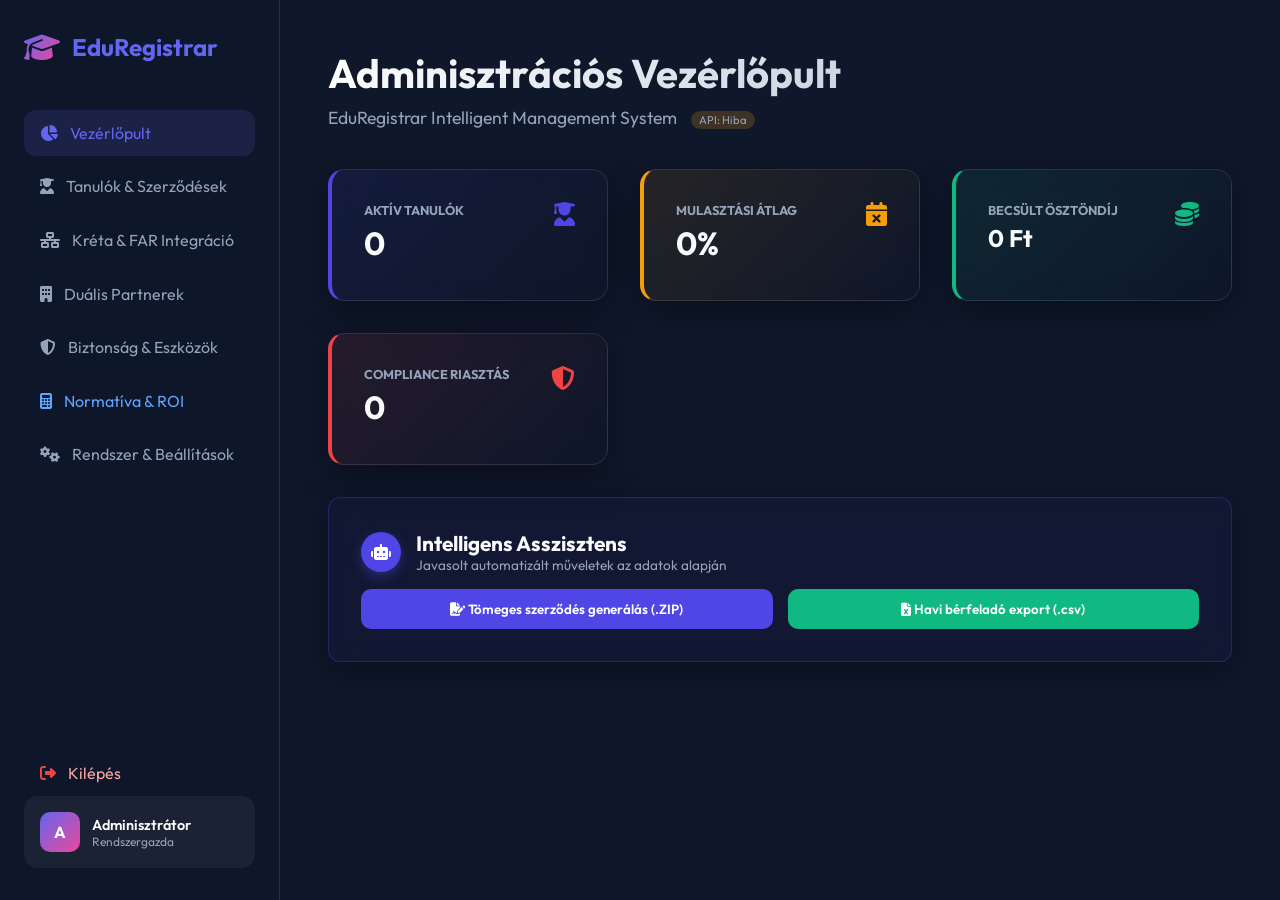
==== commit 0f916ed8: "felulet/kreta" ====
--- a/admin_dashboard.html
+++ b/admin_dashboard.html
@@ -17,14 +17,13 @@
                 <span>EduRegistrar</span>
             </div>
             <nav>
-                <a href="#" onclick="document.querySelector('[data-target=\'admin-tab-db\']').click()" class="active"><i class="fas fa-database"></i> <span>Adatbázis</span></a>
-                <a href="#" onclick="document.querySelector('[data-target=\'admin-tab-db\']').click()"><i class="fas fa-file-contract"></i> <span>Szerződések</span></a>
-                <a href="#" onclick="document.querySelector('[data-target=\'admin-tab-mgmt\']').click()"><i class="fas fa-building"></i> <span>Cégek</span></a>
-                <a href="#" onclick="document.querySelector('[data-target=\'admin-tab-safety\']').click()"><i class="fas fa-shield-alt"></i> <span>Biztonság</span></a>
-                <a href="#" onclick="document.querySelector('[data-target=\'admin-tab-safety\']').click()"><i class="fas fa-boxes"></i> <span>Eszközök</span></a>
-                <a href="#" onclick="document.querySelector('[data-target=\'admin-tab-reports\']').click()"><i class="fas fa-chart-line"></i> <span>Riportok</span></a>
-                <a href="#" onclick="document.querySelector('[data-target=\'admin-tab-normativa\']').click()" style="color: #60a5fa;"><i class="fas fa-calculator"></i> <span>Normatíva</span></a>
-                <a href="#" onclick="document.querySelector('[data-target=\'admin-tab-reports\']').click()"><i class="fas fa-history"></i> <span>Audit</span></a>
+                <a href="#" id="nav-dashboard" onclick="switchMainTab('dashboard')" class="active"><i class="fas fa-chart-pie"></i> <span>Vezérlőpult</span></a>
+                <a href="#" id="nav-students" onclick="switchMainTab('students')"><i class="fas fa-user-graduate"></i> <span>Tanulók & Szerződések</span></a>
+                <a href="#" id="nav-integrations" onclick="switchMainTab('integrations')"><i class="fas fa-network-wired"></i> <span>Kréta & FAR Integráció</span></a>
+                <a href="#" id="nav-partners" onclick="switchMainTab('partners')"><i class="fas fa-building"></i> <span>Duális Partnerek</span></a>
+                <a href="#" id="nav-safety" onclick="switchMainTab('safety')"><i class="fas fa-shield-alt"></i> <span>Biztonság & Eszközök</span></a>
+                <a href="#" id="nav-normativa" onclick="switchMainTab('normativa')" style="color: #60a5fa;"><i class="fas fa-calculator"></i> <span>Normatíva & ROI</span></a>
+                <a href="#" id="nav-system" onclick="switchMainTab('system')"><i class="fas fa-cogs"></i> <span>Rendszer & Beállítások</span></a>
                 <a href="index.html" onclick="localStorage.removeItem('token'); localStorage.removeItem('school_name');" style="margin-top: auto; color: #fca5a5;"><i class="fas fa-sign-out-alt" style="color: #ef4444;"></i> <span>Kilépés</span></a>
             </nav>
             <div class="user-profile">
@@ -49,85 +48,79 @@
                 </div>
             </header>
 
-            <!-- INTELLIGENS ÖSSZEGZŐ KÁRTYÁK -->
-            <div class="content-grid" style="grid-template-columns: repeat(auto-fit, minmax(240px, 1fr)); margin-bottom: 2rem;">
-                <div class="card" style="border-left: 4px solid #4f46e5; background: linear-gradient(135deg, rgba(79, 70, 229, 0.1) 0%, rgba(0,0,0,0) 100%);">
-                    <div style="display: flex; justify-content: space-between;">
-                        <div>
-                            <h4 style="color: #94a3b8; font-size: 0.8rem; text-transform: uppercase;">Aktív Tanulók</h4>
-                            <h2 style="font-size: 2rem; margin: 5px 0;" id="stat-total-students">0</h2>
-                        </div>
-                        <i class="fas fa-user-graduate" style="color: #4f46e5; font-size: 1.5rem;"></i>
+            <!-- TAB 1: Vezérlőpult (Dashboard Overview) -->
+            <div id="admin-tab-dashboard" class="admin-tab-content">
+                <!-- INTELLIGENS ÖSSZEGZŐ KÁRTYÁK -->
+                <div class="content-grid" style="grid-template-columns: repeat(auto-fit, minmax(240px, 1fr)); margin-bottom: 2rem;">
+                    <div class="card" style="border-left: 4px solid #4f46e5; background: linear-gradient(135deg, rgba(79, 70, 229, 0.1) 0%, rgba(0,0,0,0) 100%);">
+                        <div style="display: flex; justify-content: space-between;">
+                            <div>
+                                <h4 style="color: #94a3b8; font-size: 0.8rem; text-transform: uppercase;">Aktív Tanulók</h4>
+                                <h2 style="font-size: 2rem; margin: 5px 0;" id="stat-total-students">0</h2>
+                            </div>
+                            <i class="fas fa-user-graduate" style="color: #4f46e5; font-size: 1.5rem;"></i>
+                        </div>
+                    </div>
+
+                    <div class="card" style="border-left: 4px solid #f59e0b; background: linear-gradient(135deg, rgba(245, 158, 11, 0.1) 0%, rgba(0,0,0,0) 100%);">
+                        <div style="display: flex; justify-content: space-between;">
+                            <div>
+                                <h4 style="color: #94a3b8; font-size: 0.8rem; text-transform: uppercase;">Mulasztási Átlag</h4>
+                                <h2 style="font-size: 2rem; margin: 5px 0;" id="stat-absent-avg">0%</h2>
+                            </div>
+                            <i class="fas fa-calendar-times" style="color: #f59e0b; font-size: 1.5rem;"></i>
+                        </div>
+                    </div>
+
+                    <div class="card" style="border-left: 4px solid #10b981; background: linear-gradient(135deg, rgba(16, 185, 129, 0.1) 0%, rgba(0,0,0,0) 100%);">
+                        <div style="display: flex; justify-content: space-between;">
+                            <div>
+                                <h4 style="color: #94a3b8; font-size: 0.8rem; text-transform: uppercase;">Becsült Ösztöndíj</h4>
+                                <h2 style="font-size: 1.5rem; margin: 5px 0;" id="stat-total-stipend">0 Ft</h2>
+                            </div>
+                            <i class="fas fa-coins" style="color: #10b981; font-size: 1.5rem;"></i>
+                        </div>
+                    </div>
+
+                    <div class="card" style="border-left: 4px solid #ef4444; background: linear-gradient(135deg, rgba(239, 68, 68, 0.1) 0%, rgba(0,0,0,0) 100%);">
+                        <div style="display: flex; justify-content: space-between;">
+                            <div>
+                                <h4 style="color: #94a3b8; font-size: 0.8rem; text-transform: uppercase;">Compliance Riasztás</h4>
+                                <h2 style="font-size: 2rem; margin: 5px 0;" id="stat-compliance-alerts">0</h2>
+                            </div>
+                            <i class="fas fa-shield-alt" style="color: #ef4444; font-size: 1.5rem;"></i>
+                        </div>
                     </div>
                 </div>
 
-                <div class="card" style="border-left: 4px solid #f59e0b; background: linear-gradient(135deg, rgba(245, 158, 11, 0.1) 0%, rgba(0,0,0,0) 100%);">
-                    <div style="display: flex; justify-content: space-between;">
-                        <div>
-                            <h4 style="color: #94a3b8; font-size: 0.8rem; text-transform: uppercase;">Mulasztási Átlag</h4>
-                            <h2 style="font-size: 2rem; margin: 5px 0;" id="stat-absent-avg">0%</h2>
-                        </div>
-                        <i class="fas fa-calendar-times" style="color: #f59e0b; font-size: 1.5rem;"></i>
-                    </div>
-                </div>
-
-                <div class="card" style="border-left: 4px solid #10b981; background: linear-gradient(135deg, rgba(16, 185, 129, 0.1) 0%, rgba(0,0,0,0) 100%);">
-                    <div style="display: flex; justify-content: space-between;">
-                        <div>
-                            <h4 style="color: #94a3b8; font-size: 0.8rem; text-transform: uppercase;">Becsült Ösztöndíj</h4>
-                            <h2 style="font-size: 1.5rem; margin: 5px 0;" id="stat-total-stipend">0 Ft</h2>
-                        </div>
-                        <i class="fas fa-coins" style="color: #10b981; font-size: 1.5rem;"></i>
-                    </div>
-                </div>
-
-                <div class="card" style="border-left: 4px solid #ef4444; background: linear-gradient(135deg, rgba(239, 68, 68, 0.1) 0%, rgba(0,0,0,0) 100%);">
-                    <div style="display: flex; justify-content: space-between;">
-                        <div>
-                            <h4 style="color: #94a3b8; font-size: 0.8rem; text-transform: uppercase;">Compliance Riasztás</h4>
-                            <h2 style="font-size: 2rem; margin: 5px 0;" id="stat-compliance-alerts">0</h2>
-                        </div>
-                        <i class="fas fa-shield-alt" style="color: #ef4444; font-size: 1.5rem;"></i>
-                    </div>
-                </div>
+                <!-- OKOS ASSZISZTENS PANEL -->
+                <section style="margin-bottom: 2rem;">
+                    <div class="card" style="border: 1px solid rgba(79, 70, 229, 0.3); background: rgba(79, 70, 229, 0.05); border-radius: 12px; transition: transform 0.2s;">
+                        <div style="display: flex; align-items: center; gap: 15px; margin-bottom: 15px;">
+                            <div style="background: #4f46e5; width: 40px; height: 40px; border-radius: 50%; display: flex; align-items: center; justify-content: center; color: white; box-shadow: 0 4px 12px rgba(79, 70, 229, 0.4);">
+                                <i class="fas fa-robot"></i>
+                            </div>
+                            <div>
+                                <h3 style="margin: 0;">Intelligens Asszisztens</h3>
+                                <p style="margin: 0; font-size: 0.85rem; color: #94a3b8;">Javasolt automatizált műveletek az adatok alapján</p>
+                            </div>
+                        </div>
+                        <div style="display: flex; gap: 15px; flex-wrap: wrap;">
+                            <button class="btn-primary" style="background: #4f46e5; flex: 1; min-width: 250px; padding: 12px;" onclick="massGenerateContracts()">
+                                <i class="fas fa-file-signature"></i> Tömeges szerződés generálás (.ZIP)
+                            </button>
+                            <button class="btn-primary" style="background: #10b981; flex: 1; min-width: 250px; padding: 12px;" onclick="exportCSVData()">
+                                <i class="fas fa-file-excel"></i> Havi bérfeladó export (.csv)
+                            </button>
+                        </div>
+                    </div>
+                </section>
             </div>
 
-            <!-- OKOS ASSZISZTENS PANEL -->
-            <section style="margin-bottom: 2rem;">
-                <div class="card" style="border: 1px solid rgba(79, 70, 229, 0.3); background: rgba(79, 70, 229, 0.05); border-radius: 12px; transition: transform 0.2s;">
-                    <div style="display: flex; align-items: center; gap: 15px; margin-bottom: 15px;">
-                        <div style="background: #4f46e5; width: 40px; height: 40px; border-radius: 50%; display: flex; align-items: center; justify-content: center; color: white; box-shadow: 0 4px 12px rgba(79, 70, 229, 0.4);">
-                            <i class="fas fa-robot"></i>
-                        </div>
-                        <div>
-                            <h3 style="margin: 0;">Intelligens Asszisztens</h3>
-                            <p style="margin: 0; font-size: 0.85rem; color: #94a3b8;">Javasolt automatizált műveletek az adatok alapján</p>
-                        </div>
-                    </div>
-                    <div style="display: flex; gap: 15px; flex-wrap: wrap;">
-                        <button class="btn-primary" style="background: #4f46e5; flex: 1; min-width: 250px; padding: 12px;" onclick="massGenerateContracts()">
-                            <i class="fas fa-file-signature"></i> Tömeges szerződés generálás (.ZIP)
-                        </button>
-                        <button class="btn-primary" style="background: #10b981; flex: 1; min-width: 250px; padding: 12px;" onclick="exportCSVData()">
-                            <i class="fas fa-file-excel"></i> Havi bérfeladó export (.csv)
-                        </button>
-                    </div>
-                </div>
-            </section>
-
             <div class="content-grid" style="grid-template-columns: 1fr;">
-                
-                <!-- Tab Navigáció -->
-                <div style="display: flex; gap: 15px; margin-bottom: 20px; border-bottom: 1px solid rgba(255,255,255,0.1); padding-bottom: 10px; margin-top: 20px; overflow-x: auto;">
-                    <button class="btn-primary admin-tab-btn" data-target="admin-tab-db" style="background: #4f46e5; border-radius: 8px; white-space: nowrap;"><i class="fas fa-database"></i> Adatbázis & Szerződések</button>
-                    <button class="btn-secondary admin-tab-btn" data-target="admin-tab-mgmt" style="border-radius: 8px; white-space: nowrap;"><i class="fas fa-cogs"></i> Rendszer & Importálás</button>
-                    <button class="btn-secondary admin-tab-btn" data-target="admin-tab-safety" style="border-radius: 8px; white-space: nowrap;"><i class="fas fa-hard-hat"></i> Biztonság & Eszközök</button>
-                    <button class="btn-secondary admin-tab-btn" data-target="admin-tab-reports" style="border-radius: 8px; white-space: nowrap;"><i class="fas fa-chart-line"></i> Jelentések & Audit</button>
-                    <button class="btn-secondary admin-tab-btn" data-target="admin-tab-normativa" style="border-radius: 8px; white-space: nowrap; border: 1px solid #60a5fa; color: #60a5fa;"><i class="fas fa-calculator"></i> Normatíva & ROI</button>
-                </div>
-
-                <!-- TAB 1: Adatbázis & Szerződések -->
-                <div id="admin-tab-db" class="admin-tab-content">
+
+                <!-- TAB 2: Tanulók & Szerződések -->
+                <div id="admin-tab-students" class="admin-tab-content">
                     <section class="data-section">
                         <div style="background: rgba(0, 0, 0, 0.2); padding: 15px; border-radius: 8px; margin-bottom: 20px; border: 1px solid rgba(255,255,255,0.05);">
                             <h4 style="margin-top: 0; margin-bottom: 15px; color: #60a5fa;"><i class="fas fa-filter"></i> Intelligens Szűrőközpont</h4>
@@ -204,138 +197,179 @@
                     </section>
                 </div>
 
-                <!-- TAB 2: Rendszer & Importálás -->
-                <div id="admin-tab-mgmt" class="admin-tab-content" style="display: none;">
+                <!-- TAB 3: Kréta & FAR Integráció -->
+                <div id="admin-tab-integrations" class="admin-tab-content" style="display: none;">
+                    <div class="card" style="border-top: 4px solid #10b981; position: relative;">
+                        <h3><i class="fas fa-network-wired" style="color: #10b981;"></i> Kréta & FAR Integrációs Központ</h3>
+                        <p style="margin-bottom: 20px;">Automatizált és hibrid diák-szinkronizációs modul duális képzőhelyeknek és felnőttoktatásnak.</p>
+                        
+                        <!-- Importálási Típus Kiválasztása -->
+                        <div style="display: flex; gap: 10px; margin-bottom: 20px; border-bottom: 1px solid rgba(255,255,255,0.1); padding-bottom: 10px; overflow-x: auto;">
+                            <button class="btn-primary" id="btn-mode-kreta-api" style="background: #4f46e5; border-radius: 6px; font-size: 0.85rem; padding: 6px 12px; white-space: nowrap;" onclick="switchImportMode('kreta-api')">
+                                <i class="fas fa-plug"></i> KRÉTA Live API
+                            </button>
+                            <button class="btn-secondary" id="btn-mode-kreta-file" style="border-radius: 6px; font-size: 0.85rem; padding: 6px 12px; white-space: nowrap;" onclick="switchImportMode('kreta-file')">
+                                <i class="fas fa-file-excel"></i> KRÉTA Fájl Import
+                            </button>
+                            <button class="btn-secondary" id="btn-mode-far-file" style="border-radius: 6px; font-size: 0.85rem; padding: 6px 12px; white-space: nowrap;" onclick="switchImportMode('far-file')">
+                                <i class="fas fa-file-code"></i> FAR XML / Excel
+                            </button>
+                        </div>
+
+                        <!-- MODE 1: KRÉTA API SZINKRONIZÁCIÓ -->
+                        <div id="panel-kreta-api" class="import-panel">
+                            <div style="background: rgba(79, 70, 229, 0.05); border: 1px solid rgba(79, 70, 229, 0.2); border-radius: 8px; padding: 15px; margin-bottom: 15px;">
+                                <h4 style="margin: 0 0 10px; color: #818cf8;"><i class="fas fa-info-circle"></i> KRÉTA API Kapcsolat</h4>
+                                <p style="font-size: 0.8rem; margin: 0; color: #94a3b8; line-height: 1.4;">
+                                    Adja meg az iskola nevét vagy KRÉTA szubdomain azonosítóját, majd lépjen be az intézményi azonosítójával a tanulók automatikus lekéréséhez. <i>Tipp: Teszteléshez adja meg a "mock_school" szubdomain-t!</i>
+                                </p>
+                            </div>
+                            <div class="form-group" style="position: relative;">
+                                <label>1. Iskola Keresése / Kréta Aldomain</label>
+                                <div style="display: flex; gap: 8px;">
+                                    <input type="text" id="kreta-school-search" class="login-input" placeholder="Gépeljen az iskola nevének kereséséhez..." style="flex: 1; border-radius: 6px;" oninput="searchKretaSchools()">
+                                    <input type="text" id="kreta-school-subdomain" class="login-input" placeholder="szubdomain" style="width: 140px; border-radius: 6px;" readonly>
+                                </div>
+                                <div id="kreta-schools-results" style="background: rgba(30,30,47,0.98); border: 1px solid #444; border-radius: 6px; max-height: 180px; overflow-y: auto; display: none; position: absolute; z-index: 1000; width: 100%; box-shadow: 0 10px 25px rgba(0,0,0,0.6); margin-top: 5px;"></div>
+                            </div>
+                            <div class="form-row">
+                                <div class="form-group" style="flex: 1;">
+                                    <label>Kréta Felhasználónév</label>
+                                    <input type="text" id="kreta-username" class="login-input" placeholder="Kréta azonosító" style="border-radius: 6px;">
+                                </div>
+                                <div class="form-group" style="flex: 1;">
+                                    <label>Kréta Jelszó</label>
+                                    <input type="password" id="kreta-password" class="login-input" placeholder="••••••••" style="border-radius: 6px;">
+                                </div>
+                            </div>
+                            <button class="btn-primary" style="width: 100%; background: #4f46e5; margin-top: 5px; padding: 10px; border-radius: 6px;" onclick="syncKretaApi()">
+                                <i class="fas fa-sync fa-spin" id="spinner-kreta-api" style="display: none; margin-right: 5px;"></i>
+                                <i class="fas fa-cloud-download-alt" id="icon-kreta-api"></i> Tanulók Lekérése Kréta API-ból
+                            </button>
+                        </div>
+
+                        <!-- MODE 2: KRÉTA FÁJL IMPORT -->
+                        <div id="panel-kreta-file" class="import-panel" style="display: none;">
+                            <div class="drop-zone" id="studentExcelZone" style="padding: 25px 15px; cursor: pointer; border: 2px dashed #10b981; border-radius: 8px; text-align: center; background: rgba(16,185,129,0.02);">
+                                <i class="fas fa-file-excel" style="font-size: 2.5rem; color: #10b981; margin-bottom: 10px;"></i>
+                                <span style="display: block; font-weight: bold; color: white;">Húzza ide a Kréta Export (.xlsx / .csv) fájlt</span>
+                                <span style="font-size: 0.8rem; color: #64748b; display: block; margin-top: 5px;">Vagy kattintson a tallózáshoz</span>
+                            </div>
+                            <input type="file" id="studentExcelInput" style="display: none;" accept=".xlsx, .xls, .csv">
+                            
+                            <div style="display: flex; align-items: center; gap: 10px; margin-top: 15px; background: rgba(0,0,0,0.2); padding: 10px; border-radius: 8px;">
+                                <label style="margin-bottom: 0; white-space: nowrap;">Tagozat:</label>
+                                <select id="import-tagozat-select" class="login-input" style="padding: 5px; border-radius: 5px; background: rgba(30,30,47,0.9);">
+                                    <option value="nappali">Nappali tagozat</option>
+                                    <option value="felnott">Felnőttképzés</option>
+                                </select>
+                            </div>
+                        </div>
+
+                        <!-- MODE 3: FAR XML / EXCEL IMPORT -->
+                        <div id="panel-far-file" class="import-panel" style="display: none;">
+                            <div class="drop-zone" id="farFileZone" style="padding: 25px 15px; cursor: pointer; border: 2px dashed #f59e0b; border-radius: 8px; text-align: center; background: rgba(245,158,11,0.02);">
+                                <i class="fas fa-file-code" style="font-size: 2.5rem; color: #f59e0b; margin-bottom: 10px;"></i>
+                                <span style="display: block; font-weight: bold; color: white;">Húzza ide a FAR XML vagy Excel fájlt</span>
+                                <span style="font-size: 0.8rem; color: #64748b; display: block; margin-top: 5px;">Támogatott formátumok: .xml és .xlsx</span>
+                            </div>
+                            <input type="file" id="farFileInput" style="display: none;" accept=".xml, .xlsx, .csv">
+                        </div>
+
+                        <!-- Szakma Javítás -->
+                        <div style="background: rgba(245,158,11,0.05); border: 1px solid rgba(245,158,11,0.2); border-radius: 8px; padding: 15px; margin-top: 20px; margin-bottom: 10px;">
+                            <h4 style="margin:0 0 8px; color:#fbbf24;"><i class="fas fa-wrench"></i> Gyors Szakma Javító</h4>
+                            <p style="font-size:0.8rem; color: rgba(255,255,255,0.6); margin-bottom:12px; line-height: 1.4;">Ha a diákok már bent vannak, de a szakmai besorolásuk hiányzik, töltsön fel egy Excel-t itt az adatok pótlásához.</p>
+                            <div class="drop-zone" id="patchSzakmaZone" style="padding: 12px; cursor: pointer; border: 1px dashed rgba(245,158,11,0.3);">
+                                <i class="fas fa-band-aid" style="color:#fbbf24; margin-right: 5px;"></i>
+                                <span>Szakma javítás (CSV/XLSX)</span>
+                            </div>
+                            <input type="file" id="patchSzakmaInput" style="display: none;" accept=".xlsx, .xls, .csv">
+                        </div>
+
+                        <!-- ROSTER SELECTOR MODAL -->
+                        <div id="rosterModal" style="display: none; position: fixed; top: 0; left: 0; width: 100%; height: 100%; background: rgba(0,0,0,0.85); z-index: 9999; justify-content: center; align-items: center; padding: 20px; backdrop-filter: blur(8px);">
+                            <div class="card" style="width: 100%; max-width: 900px; background: #1e1e2f; border: 1px solid rgba(255,255,255,0.15); border-radius: 12px; display: flex; flex-direction: column; max-height: 85vh; box-shadow: 0 20px 50px rgba(0,0,0,0.7); padding: 25px;">
+                                <div style="display: flex; justify-content: space-between; align-items: center; border-bottom: 1px solid rgba(255,255,255,0.1); padding-bottom: 15px; margin-bottom: 15px;">
+                                    <h3 style="margin: 0; color: #10b981; font-size: 1.2rem;"><i class="fas fa-tasks"></i> Kijelölt Tanulók Importálása (Roster Selector)</h3>
+                                    <span style="cursor: pointer; font-size: 1.8rem; color: #94a3b8;" onclick="closeRosterModal()">&times;</span>
+                                </div>
+                                <p style="font-size: 0.85rem; color: #94a3b8; margin-top: 0; margin-bottom: 15px; line-height: 1.4;">
+                                    Az alábbi diákok adatait sikerült betölteni az integrációs forrásból. Jelölje be a rendszerünkbe importálni kívánt tanulókat! A kiválasztott diákokhoz a duális munkaszerződés automatikusan legenerálásra kerül.
+                                </p>
+                                <div style="flex: 1; overflow-y: auto; margin-bottom: 20px; border: 1px solid rgba(255,255,255,0.05); border-radius: 8px; background: rgba(0,0,0,0.25);">
+                                    <table style="width: 100%; text-align: left; border-collapse: collapse; font-size: 0.8rem; color: white;">
+                                        <thead>
+                                            <tr style="border-bottom: 2px solid #333; background: rgba(0,0,0,0.4); color: #94a3b8;">
+                                                <th style="padding: 12px; text-align: center; width: 50px;">
+                                                    <input type="checkbox" id="roster-select-all" onchange="toggleAllRoster(this)" checked>
+                                                </th>
+                                                <th style="padding: 12px;">Tanuló Neve</th>
+                                                <th style="padding: 12px;">OM Azonosító</th>
+                                                <th style="padding: 12px;">Szakma</th>
+                                                <th style="padding: 12px;">Lakhely</th>
+                                                <th style="padding: 12px;">Gyakorlati Képzőhely (Kréta)</th>
+                                            </tr>
+                                        </thead>
+                                        <tbody id="rosterTableBody">
+                                            <!-- Dinamikus sorok jönnek ide -->
+                                        </tbody>
+                                    </table>
+                                </div>
+                                <div style="display: flex; justify-content: flex-end; gap: 10px; border-top: 1px solid rgba(255,255,255,0.1); padding-top: 15px;">
+                                    <button class="btn-secondary" style="border-radius: 8px; padding: 10px 20px; font-size: 0.9rem;" onclick="closeRosterModal()">Mégse</button>
+                                    <button class="btn-primary" style="background: #10b981; border-radius: 8px; padding: 10px 20px; font-size: 0.9rem;" onclick="commitRosterImport()">
+                                        <i class="fas fa-check-double"></i> Kijelöltek Betöltése
+                                    </button>
+                                </div>
+                            </div>
+                        </div>
+                    </div>
+                </div>
+
+                <!-- TAB 4: Duális Partnerek -->
+                <div id="admin-tab-partners" class="admin-tab-content" style="display: none;">
                     <div class="grid-row-2" style="display: grid; grid-template-columns: 1fr 1fr; gap: 2rem;">
-                        <section class="form-section">
-                            <div class="card">
-                                <h3><i class="fas fa-file-excel" style="color: #10b981;"></i> Adatok Importálása (Kréta / Excel)</h3>
-                                <p style="margin-bottom: 20px;">Intelligens import adatbázis frissítéshez oszlopsorrendtől függetlenül.</p>
-                                
-                                <div style="display: flex; align-items: center; gap: 10px; margin-bottom: 20px; background: rgba(0,0,0,0.2); padding: 10px; border-radius: 8px;">
-                                    <label style="margin-bottom: 0; white-space: nowrap;">Célcsoport:</label>
-                                    <select id="import-tagozat-select" class="login-input" style="padding: 5px; border-radius: 5px;">
-                                        <option value="nappali">Nappali tagozat</option>
-                                        <option value="felnott">Felnőttképzés</option>
-                                    </select>
+                        <!-- ÚJ: Parnercég Felvitele -->
+                        <div class="card" style="border-left: 4px solid #f59e0b;">
+                            <h3><i class="fas fa-industry" style="color: #f59e0b;"></i> Új Partnercég (Képzőhely) Rögzítése</h3>
+                            <p style="margin-bottom: 20px;">Duális partnercégek adatbázisának építése.</p>
+                            <div class="form-group">
+                                <label>Cégjegyzéknév</label>
+                                <input type="text" id="partner-nev" class="login-input" placeholder="pl: Vasvári Gépészeti Kft." style="border-radius: 8px;">
+                            </div>
+                            <div class="form-row">
+                                <div class="form-group" style="flex:1;">
+                                    <label>Adószám</label>
+                                    <input type="text" id="partner-adoszam" class="login-input" placeholder="12345678-2-12" style="border-radius: 8px;">
                                 </div>
-                                <div class="import-zones" style="display:flex; gap:10px; margin-bottom: 20px;">
-                                    <div class="drop-zone" id="studentExcelZone" style="flex:1; padding: 15px; cursor: pointer;">
-                                        <i class="fas fa-user-graduate"></i>
-                                        <span>Tanulók CSV/XLSX</span>
-                                    </div>
-                                    <input type="file" id="studentExcelInput" style="display: none;" accept=".xlsx, .xls, .csv">
-                                    
-                                    <div class="drop-zone" id="instructorExcelZone" style="flex:1; padding: 15px; cursor: pointer;">
-                                        <i class="fas fa-chalkboard-teacher"></i>
-                                        <span>Oktatók CSV/XLSX</span>
-                                    </div>
-                                    <input type="file" id="instructorExcelInput" style="display: none;" accept=".xlsx, .xls, .csv">
+                                <div class="form-group" style="flex:1;">
+                                    <label>Székhely</label>
+                                    <input type="text" id="partner-szekhely" class="login-input" placeholder="4440 Tiszavasvári..." style="border-radius: 8px;">
                                 </div>
-
-                                <!-- Szakma Javítás -->
-                                <div style="background: rgba(245,158,11,0.1); border: 1px solid rgba(245,158,11,0.3); border-radius: 8px; padding: 15px; margin-bottom: 20px;">
-                                    <h4 style="margin:0 0 8px; color:#fbbf24;"><i class="fas fa-wrench"></i> Szakma Javítás</h4>
-                                    <p style="font-size:0.85rem; color: rgba(255,255,255,0.6); margin-bottom:12px;">Ha a diákok már bent vannak de a szakma hiányzik, töltsd fel az eredeti CSV-t itt.</p>
-                                    <div class="drop-zone" id="patchSzakmaZone" style="padding: 12px; cursor: pointer;">
-                                        <i class="fas fa-band-aid" style="color:#fbbf24;"></i>
-                                        <span>Szakma javítás (CSV/XLSX)</span>
-                                    </div>
-                                    <input type="file" id="patchSzakmaInput" style="display: none;" accept=".xlsx, .xls, .csv">
+                            </div>
+                            <button type="button" class="btn-primary" style="width: 100%; background: #f59e0b;" onclick="registerPartner()"><i class="fas fa-save"></i> Partnercég Rögzítése</button>
+                        </div>
+
+                        <!-- Paraméterek -->
+                        <div class="card">
+                            <h3><i class="fas fa-sliders-h"></i> Képzési Paraméterek (Osztály szintű)</h3>
+                            <div class="form-row" style="margin-top: 15px;">
+                                <div class="form-group" style="flex:1;">
+                                    <label>Osztály</label>
+                                    <select id="param-class-select" class="login-input"><option>Betöltés...</option></select>
                                 </div>
-
+                                <div class="form-group" style="flex:1;">
+                                    <label>Max. hiányzás (%)</label>
+                                    <input type="number" id="param-max-absence" class="login-input" value="20" title="Kritikus hiányzási riasztási határ">
                                 </div>
-                                
-                                <hr style="border-color: rgba(255,255,255,0.1); margin-bottom: 20px;">
-                                
-                                <div style="background: rgba(239, 68, 68, 0.1); border: 1px solid rgba(239, 68, 68, 0.3); border-radius: 8px; padding: 15px; margin-bottom: 20px;">
-                                    <h4 style="margin:0 0 8px; color:#ef4444;"><i class="fas fa-trash-alt"></i> Adattisztítás</h4>
-                                    <p style="font-size:0.85rem; color: rgba(255,255,255,0.6); margin-bottom:12px;">Tanuló/AI által létrehozott kamú (teszt) adatok végleges törlése az adatbázisból.</p>
-                                    <button class="btn-secondary" style="background: #ef4444; color: white; border: none; width: 100%;" onclick="cleanupDummyData()"><i class="fas fa-biohazard"></i> Kamú adatok törlése</button>
+                                <div class="form-group" style="flex:1;">
+                                    <label>Éves Elvárt Óra</label>
+                                    <input type="number" id="param-expected-hours" class="login-input" value="400" title="Félévi vagy éves elvárt gyakorlati kinttöltött óra">
                                 </div>
-    
-                                <h3><i class="fas fa-file-word" style="color: #3b82f6;"></i> Szerződésminták (Sablon) Feltöltése</h3>
-                                <p style="margin-bottom: 20px;">Tölts fel alapértelmezett Word sablonokat a generátorhoz.</p>
-                                
-                                <div class="import-zones" style="display:flex; gap:10px;">
-                                    <div class="drop-zone" id="templateZone" style="flex:1; padding: 15px; cursor: pointer;">
-                                        <i class="fas fa-upload"></i>
-                                        <span>Sablon (.docx)</span>
-                                    </div>
-                                    <input type="file" id="templateInput" style="display: none;" accept=".docx">
-                                    <select id="templateTypeSelect" class="login-input" style="flex:1; padding: 10px; border-radius: 8px;">
-                                        <option value="dualis_nappali">Duális szerződés (nappali)</option>
-                                        <option value="dualis_felnott">Duális szerződés (felnőtt)</option>
-                                        <option value="oktatoi_megbizasi">Oktatói megbízási</option>
-                                    </select>
-                                </div>
-                            </div>
-                        </section>
-    
-                        <section class="form-section" style="display: flex; flex-direction: column; gap: 2rem;">
-                            <!-- ÚJ: Parnercég Felvitele -->
-                            <div class="card" style="border-left: 4px solid #f59e0b;">
-                                <h3><i class="fas fa-industry" style="color: #f59e0b;"></i> Új Partnercég (Képzőhely) Rögzítése</h3>
-                                <p style="margin-bottom: 20px;">Duális partnercégek adatbázisának építése.</p>
-                                <div class="form-group">
-                                    <label>Cégjegyzéknév</label>
-                                    <input type="text" id="partner-nev" class="login-input" placeholder="pl: Vasvári Gépészeti Kft." style="border-radius: 8px;">
-                                </div>
-                                <div class="form-row">
-                                    <div class="form-group" style="flex:1;">
-                                        <label>Adószám</label>
-                                        <input type="text" id="partner-adoszam" class="login-input" placeholder="12345678-2-12" style="border-radius: 8px;">
-                                    </div>
-                                    <div class="form-group" style="flex:1;">
-                                        <label>Székhely</label>
-                                        <input type="text" id="partner-szekhely" class="login-input" placeholder="4440 Tiszavasvári..." style="border-radius: 8px;">
-                                    </div>
-                                </div>
-                                <button type="button" class="btn-primary" style="width: 100%; background: #f59e0b;" onclick="registerPartner()"><i class="fas fa-save"></i> Partnercég Rögzítése</button>
-                            </div>
-
-                            <!-- Paraméterek -->
-                            <div class="card">
-                                <h3><i class="fas fa-sliders-h"></i> Képzési Paraméterek (Osztály szintű)</h3>
-                                <div class="form-row" style="margin-top: 15px;">
-                                    <div class="form-group" style="flex:1;">
-                                        <label>Osztály</label>
-                                        <select id="param-class-select" class="login-input"><option>Betöltés...</option></select>
-                                    </div>
-                                    <div class="form-group" style="flex:1;">
-                                        <label>Max. hiányzás (%)</label>
-                                        <input type="number" id="param-max-absence" class="login-input" value="20" title="Kritikus hiányzási riasztási határ">
-                                    </div>
-                                    <div class="form-group" style="flex:1;">
-                                        <label>Éves Elvárt Óra</label>
-                                        <input type="number" id="param-expected-hours" class="login-input" value="400" title="Félévi vagy éves elvárt gyakorlati kinttöltött óra">
-                                    </div>
-                                </div>
-                                <button class="btn-primary" style="width:100%; margin-top:10px;" onclick="saveClassParameters()">Paraméterek Mentése</button>
-                            </div>
-
-                            <!-- Oktatói Fiókok -->
-                            <div class="card" style="border-left: 4px solid #3b82f6;">
-                                <h3><i class="fas fa-user-plus" style="color: #3b82f6;"></i> Oktatói Hozzáférés Kiosztása</h3>
-                                <div class="form-group" style="margin-top: 15px;">
-                                    <label>Oktató kiválasztása listából</label>
-                                    <select id="user-instructor-select" class="login-input" style="width: 100%; border-radius: 8px;">
-                                        <option value="">-- Válassz oktatót --</option>
-                                    </select>
-                                </div>
-                                <div class="form-row">
-                                    <div class="form-group" style="flex:1;">
-                                        <label>Felhasználónév</label>
-                                        <input type="text" id="user-username" placeholder="felhasznalonev" class="login-input">
-                                    </div>
-                                    <div class="form-group" style="flex:1;">
-                                        <label>Jelszó</label>
-                                        <input type="text" id="user-password" value="Oktato2024!" class="login-input">
-                                    </div>
-                                </div>
-                                <button type="button" class="btn-primary" style="width: 100%; background: #3b82f6;" onclick="assignInstructorAccount()"><i class="fas fa-key"></i> Fiók Kiosztása</button>
-                            </div>
-                        </section>
+                            </div>
+                            <button class="btn-primary" style="width:100%; margin-top:10px;" onclick="saveClassParameters()">Paraméterek Mentése</button>
+                        </div>
                     </div>
                 </div>
 
@@ -405,10 +439,11 @@
                     </div>
                 </div>
 
-                <!-- TAB 4: Jelentések & Audit -->
-                <div id="admin-tab-reports" class="admin-tab-content" style="display: none;">
+                <!-- TAB 7: Rendszer & Hozzáférések -->
+                <div id="admin-tab-system" class="admin-tab-content" style="display: none;">
                     <div class="grid-row-2" style="display: grid; grid-template-columns: 1fr 1fr; gap: 2rem;">
-                        <section class="form-section">
+                        <section class="form-section" style="display: flex; flex-direction: column; gap: 2rem;">
+                            <!-- 1. Jelenléti Bérfeladó Előkészítése -->
                             <div class="card" style="border-left: 4px solid #10b981;">
                                 <h3><i class="fas fa-file-invoice-dollar" style="color: #10b981;"></i> Jelenléti Bérfeladó Előkészítése</h3>
                                 <p style="margin-bottom: 20px;">Havi jelenléti igazolások és (pre-kalkulált) bérfeladók generálása a partnercégek könyvelőinek (Duális ösztöndíjak).</p>
@@ -442,9 +477,51 @@
                                     </ul>
                                 </div>
                             </div>
+
+                            <!-- 2. Oktatói Hozzáférés Kiosztása -->
+                            <div class="card" style="border-left: 4px solid #3b82f6;">
+                                <h3><i class="fas fa-user-plus" style="color: #3b82f6;"></i> Oktatói Hozzáférés Kiosztása</h3>
+                                <div class="form-group" style="margin-top: 15px;">
+                                    <label>Oktató kiválasztása listából</label>
+                                    <select id="user-instructor-select" class="login-input" style="width: 100%; border-radius: 8px;">
+                                        <option value="">-- Válassz oktatót --</option>
+                                    </select>
+                                </div>
+                                <div class="form-row">
+                                    <div class="form-group" style="flex:1;">
+                                        <label>Felhasználónév</label>
+                                        <input type="text" id="user-username" placeholder="felhasznalonev" class="login-input">
+                                    </div>
+                                    <div class="form-group" style="flex:1;">
+                                        <label>Jelszó</label>
+                                        <input type="text" id="user-password" value="Oktato2024!" class="login-input">
+                                    </div>
+                                </div>
+                                <button type="button" class="btn-primary" style="width: 100%; background: #3b82f6;" onclick="assignInstructorAccount()"><i class="fas fa-key"></i> Fiók Kiosztása</button>
+                            </div>
+
+                            <!-- 3. Szerződésminták (Sablon) Feltöltése -->
+                            <div class="card" style="border-left: 4px solid #3b82f6;">
+                                <h3><i class="fas fa-file-word" style="color: #3b82f6;"></i> Szerződésminták (Sablon) Feltöltése</h3>
+                                <p style="margin-bottom: 20px;">Tölts fel alapértelmezett Word sablonokat a generátorhoz.</p>
+                                
+                                <div class="import-zones" style="display:flex; gap:10px;">
+                                    <div class="drop-zone" id="templateZone" style="flex:1; padding: 15px; cursor: pointer;">
+                                        <i class="fas fa-upload"></i>
+                                        <span>Sablon (.docx)</span>
+                                    </div>
+                                    <input type="file" id="templateInput" style="display: none;" accept=".docx">
+                                    <select id="templateTypeSelect" class="login-input" style="flex:1; padding: 10px; border-radius: 8px;">
+                                        <option value="dualis_nappali">Duális szerződés (nappali)</option>
+                                        <option value="dualis_felnott">Duális szerződés (felnőtt)</option>
+                                        <option value="oktatoi_megbizasi">Oktatói megbízási</option>
+                                    </select>
+                                </div>
+                            </div>
                         </section>
 
-                        <section class="form-section">
+                        <section class="form-section" style="display: flex; flex-direction: column; gap: 2rem;">
+                            <!-- 4. Rendszernapló (Audit Log) -->
                             <div class="card" style="border-left: 4px solid #64748b;">
                                 <h3><i class="fas fa-list-alt" style="color: #64748b;"></i> Rendszernapló (Audit Log)</h3>
                                 <p style="margin-bottom: 20px;">Intézményi szintű tevékenységek követése (GDPR megfelelőség).</p>
@@ -452,6 +529,13 @@
                                 <div id="audit-log-container" style="background: rgba(0,0,0,0.3); border-radius: 8px; padding: 10px; max-height: 250px; overflow-y: auto;">
                                     <p style="text-align: center; color: gray; padding: 20px;">Napló betöltése...</p>
                                 </div>
+                            </div>
+
+                            <!-- 5. Adattisztítás -->
+                            <div class="card" style="border-left: 4px solid #ef4444; background: rgba(239, 68, 68, 0.05);">
+                                <h4 style="margin:0 0 8px; color:#ef4444; font-size:1.1rem; font-weight:bold;"><i class="fas fa-trash-alt"></i> Adattisztítás és Karbantartás</h4>
+                                <p style="font-size:0.85rem; color: rgba(255,255,255,0.6); margin-bottom:12px;">Tanuló/AI által létrehozott kamú (teszt) adatok végleges törlése az adatbázisból.</p>
+                                <button class="btn-secondary" style="background: #ef4444; color: white; border: none; width: 100%;" onclick="cleanupDummyData()"><i class="fas fa-biohazard"></i> Kamú adatok törlése</button>
                             </div>
                         </section>
                     </div>
@@ -695,7 +779,7 @@
                     <div class="form-row">
                         <div class="form-group">
                             <label>Szakma megnevezése</label>
-                            <input type="text" id="student-szakma" placeholder="pl. Burkoló, Heggesztő..." list="szakma-list">
+                            <input type="text" id="student-szakma" placeholder="pl. Burkoló, Hegesztő..." list="szakma-list">
                             <datalist id="szakma-list"></datalist>
                         </div>
                         <div class="form-group">
@@ -720,7 +804,7 @@
                             <label>Tagozat</label>
                             <select id="student-tagozat">
                                 <option value="nappali">Nappali</option>
-                                <option value="felnott">Felnőttképzés</option>
+                                <option value="felnőtt">Felnőttképzés</option>
                             </select>
                         </div>
                     </div>
@@ -907,48 +991,58 @@
                 }
             }
             
-            const adminTabs = document.querySelectorAll('.admin-tab-btn');
-            const adminContents = document.querySelectorAll('.admin-tab-content');
-            
-            adminTabs.forEach(btn => {
-                btn.addEventListener('click', () => {
-                    adminTabs.forEach(b => {
-                        b.className = 'btn-secondary admin-tab-btn';
-                        b.style.background = '';
-                    });
-                    btn.className = 'btn-primary admin-tab-btn';
-                    btn.style.background = '#4f46e5';
-                    
-                    adminContents.forEach(content => content.style.display = 'none');
-                    const targetId = btn.getAttribute('data-target');
-                    const targetEl = document.getElementById(targetId);
-                    if (targetEl) targetEl.style.display = 'block';
+            // Központi navigáció és lusta betöltés
+            window.switchMainTab = function(tabId) {
+                // Minden tab konténer elrejtése
+                document.querySelectorAll('.admin-tab-content').forEach(content => {
+                    content.style.display = 'none';
                 });
-            });
-
-            // Kezdeti adatok betöltése
-            fetchAndDisplayStudents();
-            loadClasses();
-            loadDashboardStats();
-            loadAdminSuggestions();
-            pingBackend();
-            setInterval(pingBackend, 10 * 60 * 1000);
-
-            const badge = document.getElementById('api-status-badge');
-            if(badge) badge.innerText = `API: ${window.location.host} (Unified)`;
-
-            // --- ÚJ NORMATÍVA TAB LISTENER ---
-            const tabBtn = document.querySelector('.admin-tab-btn[data-target="admin-tab-normativa"]');
-            if(tabBtn) {
-                tabBtn.addEventListener('click', () => {
+                
+                // A kiválasztott tab megjelenítése
+                const targetEl = document.getElementById(`admin-tab-${tabId}`);
+                if (targetEl) {
+                    targetEl.style.display = 'block';
+                }
+                
+                // Sidebar linkek aktív állapotának frissítése
+                document.querySelectorAll('.sidebar nav a').forEach(a => {
+                    a.classList.remove('active');
+                });
+                const activeNav = document.getElementById(`nav-${tabId}`);
+                if (activeNav) {
+                    activeNav.classList.add('active');
+                }
+                
+                // Mentés localStorage-ba
+                localStorage.setItem('active_admin_tab', tabId);
+                
+                // Lusta betöltés (Lazy loading) a nehéz API hívásokhoz
+                if (tabId === 'normativa') {
                     loadSzakmaMatrix();
                     loadNormativaSummaries();
                     loadNormativaConfig();
                     loadExpenses();
-                });
-            }
-            // Kezdeti összesítés
-            setTimeout(loadNormativaSummaries, 1000);
+                } else if (tabId === 'system') {
+                    fetchAuditLogs();
+                } else if (tabId === 'students') {
+                    fetchAndDisplayStudents();
+                    loadClasses();
+                } else if (tabId === 'dashboard') {
+                    loadDashboardStats();
+                    loadAdminSuggestions();
+                }
+            };
+
+            // Alapértelmezett tab betöltése localStorage-ból vagy Vezérlőpult
+            const storedTab = localStorage.getItem('active_admin_tab') || 'dashboard';
+            switchMainTab(storedTab);
+
+            // Kezdeti adatok betöltése
+            pingBackend();
+            setInterval(pingBackend, 10 * 60 * 1000);
+
+            const badge = document.getElementById('api-status-badge');
+            if(badge) badge.innerText = `API: ${window.location.host} (Unified)`;
         });
 
         // --- DASHBOARD STATS & AUTOMATION ---
@@ -1823,7 +1917,8 @@
         }
 
         // Init
-        setupDropZone('studentExcelZone', 'studentExcelInput', '/import/students', false);
+        setupAdvancedImportDropZone('studentExcelZone', 'studentExcelInput', '/api/import/kreta/file');
+        setupAdvancedImportDropZone('farFileZone', 'farFileInput', '/api/import/far/file');
         setupDropZone('instructorExcelZone', 'instructorExcelInput', '/import/instructors', true);  // isInstructor = true
         setupDropZone('patchSzakmaZone', 'patchSzakmaInput', '/import/patch-szakma');
         setupTemplateDropZone('templateZone', 'templateInput');
@@ -2214,6 +2309,256 @@
                     });
                 }
             } catch(e) {}
+        }
+
+        // --- KRÉTA & FAR INTEGRÁCIÓS FÜGGVÉNYEK ---
+        function switchImportMode(mode) {
+            document.querySelectorAll('.import-panel').forEach(panel => panel.style.display = 'none');
+            const targetPanel = document.getElementById(`panel-${mode}`);
+            if (targetPanel) targetPanel.style.display = 'block';
+
+            const modes = ['kreta-api', 'kreta-file', 'far-file'];
+            modes.forEach(m => {
+                const btn = document.getElementById(`btn-mode-${m}`);
+                if (btn) {
+                    if (m === mode) {
+                        btn.className = 'btn-primary';
+                        btn.style.background = '#4f46e5';
+                    } else {
+                        btn.className = 'btn-secondary';
+                        btn.style.background = '';
+                    }
+                }
+            });
+        }
+
+        async function searchKretaSchools() {
+            const query = document.getElementById('kreta-school-search').value.trim().toLowerCase();
+            const resultsBox = document.getElementById('kreta-schools-results');
+            if (!query) {
+                resultsBox.style.display = 'none';
+                return;
+            }
+
+            try {
+                const res = await fetch(`${API_BASE_URL}/api/import/schools`);
+                if (res.ok) {
+                    const schools = await res.json();
+                    const filtered = schools.filter(s => s.name.toLowerCase().includes(query) || s.code.toLowerCase().includes(query));
+                    
+                    if (filtered.length === 0) {
+                        resultsBox.innerHTML = '<div style="padding: 10px; color: gray; text-align: center;">Nincs találat</div>';
+                    } else {
+                        resultsBox.innerHTML = filtered.map(s => `
+                            <div class="school-search-item" style="padding: 10px; border-bottom: 1px solid rgba(255,255,255,0.05); cursor: pointer; transition: background 0.2s;" 
+                                 onclick="selectKretaSchool('${s.name}', '${s.subdomain}')"
+                                 onmouseover="this.style.background='rgba(79, 70, 229, 0.2)'"
+                                 onmouseout="this.style.background=''">
+                                <strong>${s.name}</strong> <small style="color: gray; margin-left: 5px;">(${s.code})</small>
+                            </div>
+                        `).join('');
+                    }
+                    resultsBox.style.display = 'block';
+                }
+            } catch(e) {
+                console.error("Iskola keresés hiba:", e);
+            }
+        }
+
+        function selectKretaSchool(name, subdomain) {
+            document.getElementById('kreta-school-search').value = name;
+            document.getElementById('kreta-school-subdomain').value = subdomain;
+            document.getElementById('kreta-schools-results').style.display = 'none';
+        }
+
+        async function syncKretaApi() {
+            const subdomain = document.getElementById('kreta-school-subdomain').value;
+            const username = document.getElementById('kreta-username').value.trim();
+            const password = document.getElementById('kreta-password').value;
+            
+            if (!subdomain || !username || !password) {
+                alert("Kérjük, válasszon egy iskolát, és adja meg a Kréta belépési adatait!");
+                return;
+            }
+
+            const spinner = document.getElementById('spinner-kreta-api');
+            const icon = document.getElementById('icon-kreta-api');
+            const btn = document.querySelector('#panel-kreta-api button');
+            
+            if(spinner) spinner.style.display = 'inline-block';
+            if(icon) icon.style.display = 'none';
+            if(btn) btn.disabled = true;
+
+            try {
+                const res = await fetch(`${API_BASE_URL}/api/import/kreta/api`, {
+                    method: 'POST',
+                    headers: { 'Content-Type': 'application/json' },
+                    body: JSON.stringify({
+                        school_subdomain: subdomain,
+                        username: username,
+                        password: password
+                    })
+                });
+
+                if (res.ok) {
+                    const data = await res.json();
+                    if (data.students && data.students.length > 0) {
+                        openRosterModal(data.students);
+                    } else {
+                        alert("A Kréta rendszerből sikeresen lekérve a diákok, de a saját képzőhelyéhez (partnercégéhez) tartozó diák nem található. Kérjük ellenőrizze a duális szerződéseket a Krétában!");
+                    }
+                } else {
+                    const err = await res.json();
+                    alert("Hiba: " + (err.detail || "Sikertelen hitelesítés a Kréta rendszerben. Kérjük ellenőrizze az adatokat!"));
+                }
+            } catch(e) {
+                alert("Hálózati hiba a Kréta API lekérés során.");
+            } finally {
+                if(spinner) spinner.style.display = 'none';
+                if(icon) icon.style.display = 'inline-block';
+                if(btn) btn.disabled = false;
+            }
+        }
+
+        // --- ROSTER SELECTOR MODAL LOGIKA ---
+        function openRosterModal(students) {
+            window.pendingRosterStudents = students;
+            const tbody = document.getElementById('rosterTableBody');
+            if(!tbody) return;
+
+            tbody.innerHTML = '';
+            students.forEach((s, index) => {
+                const tr = document.createElement('tr');
+                tr.style.borderBottom = '1px solid rgba(255,255,255,0.05)';
+                tr.innerHTML = `
+                    <td style="padding: 12px; text-align: center;">
+                        <input type="checkbox" class="roster-item-check" data-index="${index}" checked>
+                    </td>
+                    <td style="padding: 12px;"><strong>${s.nev}</strong><br><small style="color: gray;">${s.email || '-'}</small></td>
+                    <td style="padding: 12px;">${s.oktatasi_azonosito || '<span style="color: gray;">-</span>'}</td>
+                    <td style="padding: 12px; color: #60a5fa;">${s.szakma || '<span style="color: gray;">-</span>'}</td>
+                    <td style="padding: 12px;"><small>${s.lakhely || '-'}</small></td>
+                    <td style="padding: 12px; color: #fbbf24;"><small>${s.krep_gyakorlati_hely || '-'}</small></td>
+                `;
+                tbody.appendChild(tr);
+            });
+
+            const modal = document.getElementById('rosterModal');
+            if (modal) modal.style.display = 'flex';
+        }
+
+        function closeRosterModal() {
+            const modal = document.getElementById('rosterModal');
+            if (modal) modal.style.display = 'none';
+        }
+
+        function toggleAllRoster(el) {
+            document.querySelectorAll('.roster-item-check').forEach(chk => chk.checked = el.checked);
+        }
+
+        async function commitRosterImport() {
+            const checkedIndices = [];
+            document.querySelectorAll('.roster-item-check').forEach(chk => {
+                if (chk.checked) checkedIndices.push(parseInt(chk.getAttribute('data-index')));
+            });
+
+            if (checkedIndices.length === 0) {
+                alert("Kérjük, jelöljön ki legalább egy diákot az importáláshoz!");
+                return;
+            }
+
+            const selectedStudents = checkedIndices.map(idx => window.pendingRosterStudents[idx]);
+            const token = localStorage.getItem('token');
+            let partnerId = 1;
+            let schoolId = 1;
+            
+            if (token) {
+                try {
+                    const payload = JSON.parse(atob(token.split('.')[1]));
+                    if (payload.school_id) schoolId = payload.school_id;
+                    if (payload.partner_id) partnerId = payload.partner_id;
+                } catch(e) {}
+            }
+
+            try {
+                const res = await fetch(`${API_BASE_URL}/api/import/commit`, {
+                    method: 'POST',
+                    headers: { 'Content-Type': 'application/json' },
+                    body: JSON.stringify({
+                        students: selectedStudents,
+                        partner_id: partnerId,
+                        school_id: schoolId
+                    })
+                });
+
+                if (res.ok) {
+                    const result = await res.json();
+                    alert(`✅ Sikeres importálás!\n\n${result.message}`);
+                    closeRosterModal();
+                    fetchAndDisplayStudents();
+                    loadDashboardStats();
+                } else {
+                    alert("Hiba történt a diákok végleges mentése során.");
+                }
+            } catch(e) {
+                alert("Hálózati hiba a mentési tranzakció során.");
+            }
+        }
+
+        function setupAdvancedImportDropZone(zoneId, inputId, endpoint) {
+            const zone = document.getElementById(zoneId);
+            const input = document.getElementById(inputId);
+            if (!zone || !input) return;
+
+            zone.addEventListener('click', () => input.click());
+            input.addEventListener('change', async (e) => {
+                const file = e.target.files[0];
+                if (file) await uploadToRosterTask(file, endpoint, zone);
+                input.value = '';
+            });
+
+            zone.addEventListener('dragover', (e) => { e.preventDefault(); zone.style.background = 'rgba(16, 185, 129, 0.2)'; });
+            zone.addEventListener('dragleave', (e) => { e.preventDefault(); zone.style.background = ''; });
+            zone.addEventListener('drop', async (e) => {
+                e.preventDefault();
+                zone.style.background = '';
+                const file = e.dataTransfer.files[0];
+                if (file) await uploadToRosterTask(file, endpoint, zone);
+            });
+        }
+
+        async function uploadToRosterTask(file, endpoint, zone) {
+            const span = zone.querySelector('span');
+            if (!span) return;
+            const originalText = span.innerText;
+            span.innerText = 'Fájl beolvasása...';
+
+            const formData = new FormData();
+            formData.append('file', file);
+
+            try {
+                const response = await fetch(`${API_BASE_URL}${endpoint}`, {
+                    method: 'POST',
+                    body: formData
+                });
+                const result = await response.json();
+                if (response.ok) {
+                    if (result.students && result.students.length > 0) {
+                        span.innerText = 'Beolvasva! ✅';
+                        openRosterModal(result.students);
+                    } else {
+                        alert("Nem található importálható diák a fájlban.");
+                        span.innerText = 'Üres ❌';
+                    }
+                } else {
+                    alert(`Hiba a fájl feldolgozásakor: ${result.detail || 'Formátum hiba'}`);
+                    span.innerText = 'Hiba ❌';
+                }
+            } catch (err) {
+                alert('Hálózati hiba a fájl feltöltése során.');
+                span.innerText = 'Hiba ❌';
+            }
+            setTimeout(() => { span.innerText = originalText; }, 3000);
         }
 
         // Kiegészítő hívások az Init végén
